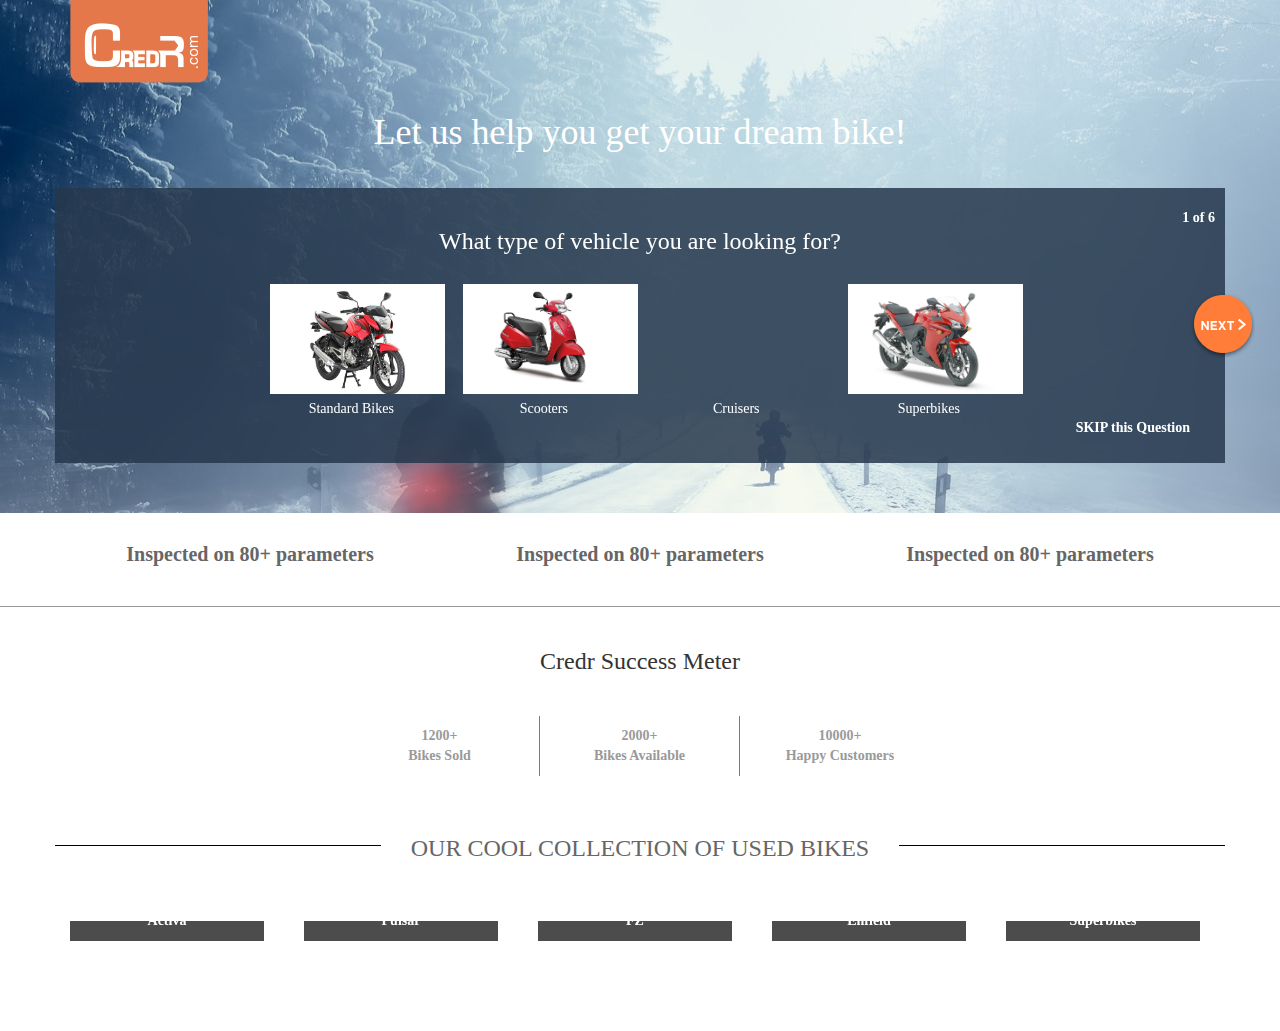
==== index.html @ edf2b752 "changes++" ====
<!DOCTYPE html>
<html lang="en">
    <head>
        <meta charset="utf-8">
        <meta http-equiv="X-UA-Compatible" content="IE=edge">
        <meta name="viewport" content="width=device-width, initial-scale=1, shrink-to-fit=no">
        <meta name="description" content="">
        <meta name="author" content="">
        <link rel="icon" href="favicon.ico">
        <title>Landing Page Template Thing</title>
        <!-- Bootstrap core CSS -->
        <link href="css/bootstrap.css" rel="stylesheet">
        <!-- Custom styles for this template -->
        <link rel="stylesheet" type="text/css" href="css/slick.css" />
        <link rel="stylesheet" type="text/css" href="css/slick-theme.css" />
        <link href="css/custom.css" rel="stylesheet">
        <link href="css/ani.css" rel="stylesheet">
        <link href="less/custom.less" rel="stylesheet">
    </head>
    <body>
        <div class="container-fluid header">
            <div class="container">
                <div class="row">
                    <div class="col-md-2 col-offset-md-2">
                        <a href="http://www.credr.com/" target="_blank">
                            <div class="logo"></div>
                        </a>
                    </div>
                </div>
                <div class="row">
                    <div class="col-md-12 col-">
                        <h1>Let us help you get your dream bike!</h1>
                    </div>
                </div>
                <div class="row">
                    
                    <div class="nav">
                        <div class="next"></div>
                        <div class="pre"></div>
                        <div class="skip overr"> <a href="#">SKIP this Question</a></div>
                    </div>
                    <div class="form-thing">
                        <div class="item active sheet-1">
                            
                            <div class="meta"><span class="main"></span> of 6</div>
                            <h2>What type of vehicle you are looking for?</h2>
                            <div class="row">
                                <div class="col-lg-8 col-lg-offset-2 option3">
                                    <div class="col-sm-3 col-xs-6">
                                        <div class="but type1"></div>
                                        <p> Standard Bikes </p>
                                    </div>
                                    <div class="col-sm-3 col-xs-6">
                                        <div class="but type2"></div>
                                        <p> Scooters </p>
                                    </div>
                                    <div class="col-sm-3 col-xs-6">
                                        <div class="but type3"></div>
                                        <p> Cruisers </p>
                                    </div>
                                    <div class="col-sm-3 col-xs-6">
                                        <div class="but type4"></div>
                                        <p> Superbikes </p>
                                    </div>
                                </div>
                            </div>
                            <!--
                            
                            -->
                            
                        </div>
                        <div class="item active sheet-2">
                            
                            <div class="meta"><span class="main"></span> of 6</div>
                            <h2>Let us know the budget that suits your pocket</h2>
                            <div class="row">
                                <div class="col-xs-10 col-xs-offset-1 range">
                                    
                                    <div class="col-xs-2 text-right "><p>RS</p></div><input type="text" class="col-xs-9 number" placeholder="eg, Rs. 50,000">
                                </div>
                            </div>
                            <!-- <div class="skip"> <a href="#">SKIP this Question</a></div> -->
                        </div>
                        <div class="item active sheet-3">
                            <div class="meta"> <span class="main"></span> of 6</div>
                            <h2>What's important for you?(choose upto 3)</h2>
                            <div class="butthurt hidden-xs">
                                <div class="row ">
                                    <div class="col-lg-6 col-lg-offset-3 ">
                                        <div class="col-xs-4 col-md-4">
                                            <div class="but"> Drive Comfort </div>
                                        </div>
                                        <div class="col-xs-4 col-md-4">
                                            <div class="but"> Mileage </div>
                                        </div>
                                        <div class="col-xs-4 col-md-4">
                                            <div class="but"> High Resale Value </div>
                                        </div>
                                    </div>
                                </div>
                                <div class="row ">
                                    <div class="col-lg-6 col-lg-offset-3">
                                        <div class="col-xs-4 col-md-4">
                                            <div class="but"> Engine Performance</div>
                                        </div>
                                        <div class="col-xs-4 col-md-4">
                                            
                                            <div class="but">Bike Looks <span class="small"> (Bike exterior body) </span> </div>
                                        </div>
                                        <div class="col-xs-4 col-md-4">
                                            <div class="but"> Value for Money
                                                <span class="small"> (Good bike in budget) </span></div>
                                            </div>
                                        </div>
                                    </div>
                                </div>
                                <div class="butthurt visible-xs">
                                    <div class="row ">
                                        <div class="col-xs-6">
                                            <div class="col-xs-12 ">
                                                <div class="but"> Mileage </div>
                                            </div>
                                            <div class="col-xs-12">
                                                <div class="but"> Drive Comfort </div>
                                            </div>
                                            <div class="col-xs-12 ">
                                                <div class="but"> High Resale Value </div>
                                            </div>
                                        </div>
                                        
                                        
                                        <div class="col-xs-6">
                                            <div class="col-lg-12">
                                                <div class="but"> Engine Performance <span class="small"> (Bike exterior body) </span></div>
                                            </div>
                                            <div class="col-lg-12">
                                                <div class="but"> Bike Looks <span class="small"> (Bike exterior body) </span> </div>
                                                
                                            </div>
                                            <div class="col-lg-12">
                                                <div class="but"> Value for Money
                                                    <span class="small"> (Good bike in budget) </span></div>
                                                </div>
                                            </div>
                                        </div>
                                        
                                    </div>
                                    <!-- <div class="skip"> <a href="#">SKIP this Question</a></div> -->
                                </div>
                                <div class="item active sheet-4">
                                    <div class="meta"><span class="main"></span> of 6</div>
                                    <h2>How many  kms do you travel daily?</h2>
                                    
                                    <div class="row">
                                        <select name="travel" id="travel" class="col-md-6 col-md-offset-3 col-xs-10 col-xs-offset-1">
                                            
                                            <option value="null"> --Select An Option--</option>
                                            <option value="NOT SURE">Not so sure, it varies</option>
                                            
                                            <option value="1">1-15 Kms</option>
                                            <option value="2">15-30 Kms</option>
                                            <option value="3">30-50 Kms</option>
                                            <option value="4">50-80 Kms</option>
                                            <option value="5">80+ Kms</option>
                                            
                                        </select>
                                    </div>
                                    <!-- <div class="skip"> <a href="#">SKIP this Question</a></div> -->
                                </div>
                                <div class="item active sheet-4">
                                    <div class="meta"> <span class="main"></span> of 6</div>
                                    <h2>How many years old vehicle are you looking for ?</h2>
                                    <div class="row">
                                        <select name="age" id="Age" class="col-md-6 col-md-offset-3 col-xs-10 col-xs-offset-1">
                                            <option value="null"> --Select An Option--</option>
                                            <option value="2006">2006 Onwards</option>
                                            <option value="2007">2007 Onwards</option>
                                            <option value="2008">2008 Onwards</option>
                                            <option value="2009">2009 Onwards</option>
                                            <option value="2010">2010 Onwards</option>
                                            <option value="2011">2011 Onwards</option>
                                            <option value="2012">2012 Onwards</option>
                                            <option value="2013">2013 Onwards</option>
                                            <option value="2014">2014 Onwards</option>
                                            <option value="2015">2015 Onwards</option>
                                        </select>
                                    </div>
                                    <!-- content would go here.. -->
                                    <!-- <div class="skip"> <a href="#">SKIP this Question</a></div> -->
                                </div>
                                <div class="item active sheet-5">
                                    <div class="meta"> <span class="main"></span> of 6</div>
                                    <h2>Share your details for expert recommendations</h2>
                                    <div class="row">
                                        <div class="col-xs-8 col-xs-offset-2 insert">
                                            <form action="" id="Fomr">
                                                <input type="text" class="col-xs-12 Fname" placeholder="Full Name">
                                                <input type="text" class="col-xs-12 Num" placeholder="Phone Number" pattern="[7-9]{1}[0-9]{9}" title="Phone number with 7-9 and remaing 9 digit with 0-9" maxlength="10">
                                                <input type="submit" value="Submit" class="submi">
                                            </form>
                                        </div>
                                    </div>
                                </div>
                                
                            </div>
                            <!-- slider.html is here -->
                            <div class="sheet-6">
                                <div class="load"> <h2 class="f-36">Thanks, got it!</h2><h2>You'll hear from us within next 48 hours</h2><a href="http://www.credr.com/" target="_blank"class="cta">Browse bikes of your preference</a></div>
                            </div>
                        </div>
                    </div>
                </div>
                <div class="container-fluid subheader">
                    <div class="container">
                        <div class="row">
                            <div class="col-xs-4"><p>Inspected on 80+ parameters</p></div>
                            <div class="col-xs-4"><p>Inspected on 80+ parameters</p></div>
                            <div class="col-xs-4"><p>Inspected on 80+ parameters</p></div>
                        </div>
                    </div>
                </div>
                <div class="container footer">
                    <div class="row">
                        <div class="col-lg-6 col-lg-offset-3 col-md-6 col-md-offset-3">
                            <div class="row bb">
                                <h3>Credr Success Meter</h3>
                                <div class="col-xs-4"> <span class="block">1200+</span> Bikes Sold</div>
                                <div class="col-xs-4"><span class="block">2000+</span> Bikes Available</div>
                                <div class="col-xs-4"><span class="block">10000+</span> Happy Customers</div>
                            </div>
                        </div>
                    </div>
                    <div class="row super-footer">
                        <h3>Our Cool Collection of used bikes</h3>
                        <div class="ho-line"></div>



                        <div class="slide col-xs-12">
                            <div class="item1 col-lg-2">
                      <a href="https://www.credr.com/search/q=eyJjaXR5IjoiTXVtYmFpIiwic2VhcmNoX3RleHQiOiJBY3RpdmEiLCJwYWdlIjoxfQ==" target="_BLANK">          <img src="http://www.credr.com/assets/images/campaign-images/campaignv3/activa.jpg" alt="">  <div class="slide-title">Activa</div></a>
                               
                         
                            </div>
                            <div class="item1 col-lg-2">
                  <a href="https://www.credr.com/search/q=eyJjaXR5IjoiTXVtYmFpIiwic2VhcmNoX3RleHQiOiJQdWxzYXIiLCJwYWdlIjoxfQ==" target="_BLANK">              <img src="http://www.credr.com/assets/images/campaign-images/campaignv3/pulsar.png" alt="">  <div class="slide-title">Pulsar</div>
</a>     
                         
                         
                            </div>
                            <div class="item1 col-lg-2">
                              <a href="https://www.credr.com/search/q=eyJjaXR5IjoiTXVtYmFpIiwic2VhcmNoX3RleHQiOiJGWiIsInBhZ2UiOjF9" target="_BLANK">  <img src="http://www.credr.com/assets/images/campaign-images/campaignv3/fz.png" alt="">  <div class="slide-title">FZ</div>
</a>
                              
                               
                            </div>
                            <div class="item1 col-lg-2">
                         <a href="https://www.credr.com/search/q=eyJjaXR5IjoiTXVtYmFpIiwic2VhcmNoX3RleHQiOiJFbmZpZWxkIiwicGFnZSI6MX0=" target="_BLANK">       <img src="http://www.credr.com/assets/images/campaign-images/campaignv3/enfield.png" alt="">      <div class="slide-title">Enfield</div></a>
                          
                          
                            </div>
                            <div class="item1 col-lg-2">
                       
       <a href="https://www.credr.com/search/Mumbai/superbikes/q=eyJjaXR5IjoiTXVtYmFpIiwic2VhcmNoX3RleHQiOiJleHBsb3JlYWxsIiwicGFnZSI6MSwiYmlrZVR5cGUiOjEzfQ==" target="_BLANK">       <img src=" http://www.credr.com/assets/images/campaign-images/campaignv3/bike5.jpg" alt="">      <div class="slide-title">Superbikes</div></a>
                        
                          
                            
                            </div>
                          
                        </div>
                    </div>
                </div>
            </div>
            <!-- production shit -->
            <script type="text/javascript" src="//code.jquery.com/jquery-1.11.0.min.js"></script>
            <script type="text/javascript" src="//code.jquery.com/jquery-migrate-1.2.1.min.js"></script>
            <script>
            // document.write('<script src="http://' + (location.host || 'localhost').split(':')[0] + ':35729/livereload.js?snipver=1"></' + 'script>')
            </script>
            <!-- production shit ends here -->
            <!-- Bootstrap core JavaScript
            ================================================== -->
            <!-- Placed at the end of the document so the pages load faster -->
            <script src="js/jq.js"></script>
            <script type="text/javascript" src="js/slick.min.js"></script>
            <script>
            $('.slide').slick({
            infinite: false
            , slidesToShow: 5
            , slidesToScroll: 1,
            arrows:false,

            responsive: [
            {
            breakpoint: 800,
            settings: {
            arrows: false,
            centerMode: true,
            centerPadding: '40px',
            slidesToShow: 2
            }
            },
            {
            breakpoint: 480,
            settings: {
            arrows: false,
            centerMode: true,
            centerPadding: '40px',
            slidesToShow: 1
            }
            }
            ],
            });
            $('.form-thing').slick({
            infinite: false
            , slidesToShow: 1
            , slidesToScroll: 1,
            speed: 200,
            fade: true,
            cssEase: 'linear'
            ,arrows:false,
            
            });
            
            </script>
            <script src="https://cdn.firebase.com/js/client/2.4.1/firebase.js"></script>
            <script src="js/bootstrap.js"></script>
            <script src="js/custom.js"></script>
        </body>
    </html>
---- css/custom.css ----
body {
  font-family: gotham;
  font-weight: bold;
}
.trans {
  background: none;
}
.selected {
  color: white;
  background: #FF7D39;
}
.nav {
  position: relative;
  top: 180px;
}
.next {
  position: relative;
  cursor: pointer;
  float: right;
  background: url("../img/pre-b.png") no-repeat;
  width: 65px;
  height: 65px;
  right: -30px;
  z-index: 110;
}
.pre {
  height: 65px;
  position: relative;
  right: 35px;
  cursor: pointer;
  background: url("../img/next-b.png") no-repeat;
  width: 65px;
  float: left;
  z-index: 110;
}
h1 {
  font-size: 36px;
  color: #FFFFFF;
  padding: 10px;
  margin-bottom: -50px;
}
.header {
  background: url('../img/bg.jpg') bottom center;
  background-size: cover;
}
.header .logo {
  background: url("../img/logo.png") no-repeat;
  width: 183px;
  height: 83px;
}
.header h1,
.header h2 {
  text-align: center;
  color: white;
}
.header .sheet-1,
.header .sheet-2,
.header .sheet-3,
.header .sheet-4,
.header .sheet-5,
.header .sheet-6 {
  background: url('../img/sheet-bg.png');
  color: white;
  margin-top: 10px;
  margin-bottom: 20px;
  padding: 20px 0px;
  height: 275px;
}
.header .sheet-1 h2,
.header .sheet-2 h2,
.header .sheet-3 h2,
.header .sheet-4 h2,
.header .sheet-5 h2,
.header .sheet-6 h2 {
  margin: 0px;
  padding-bottom: 25px;
}
.header .sheet-1 .range,
.header .sheet-2 .range,
.header .sheet-3 .range,
.header .sheet-4 .range,
.header .sheet-5 .range,
.header .sheet-6 .range {
  margin-top: 20px;
  margin-bottom: 60px;
}
.header .sheet-1 .range .text-right,
.header .sheet-2 .range .text-right,
.header .sheet-3 .range .text-right,
.header .sheet-4 .range .text-right,
.header .sheet-5 .range .text-right,
.header .sheet-6 .range .text-right {
  font-size: 24px;
  padding-top: 10px;
}
.header .sheet-1 .range input[type="text"],
.header .sheet-2 .range input[type="text"],
.header .sheet-3 .range input[type="text"],
.header .sheet-4 .range input[type="text"],
.header .sheet-5 .range input[type="text"],
.header .sheet-6 .range input[type="text"] {
  font-weight: 100px;
  font-size: 20px;
  color: gray;
  padding: 10px;
  font-weight: 200;
  /* Rectangle 10 Copy 4: */
  border-radius: 6px;
}
.header .sheet-1 h2,
.header .sheet-2 h2,
.header .sheet-3 h2,
.header .sheet-4 h2,
.header .sheet-5 h2,
.header .sheet-6 h2 {
  font-size: 24px;
}
.header .sheet-1 .meta,
.header .sheet-2 .meta,
.header .sheet-3 .meta,
.header .sheet-4 .meta,
.header .sheet-5 .meta,
.header .sheet-6 .meta {
  text-align: right;
  color: white;
  padding-right: 10px;
}
.header .sheet-1 .skip,
.header .sheet-2 .skip,
.header .sheet-3 .skip,
.header .sheet-4 .skip,
.header .sheet-5 .skip,
.header .sheet-6 .skip {
  position: relative;
  top: 12px;
  right: 30px;
  text-align: right;
  text-decoration: underline;
}
.header .sheet-1 .skip a,
.header .sheet-2 .skip a,
.header .sheet-3 .skip a,
.header .sheet-4 .skip a,
.header .sheet-5 .skip a,
.header .sheet-6 .skip a {
  color: white;
  padding: 20px;
}
.header select {
  padding: 10px;
  color: gray;
  font-weight: 200;
  margin-bottom: 40px;
  -webkit-appearance: none;
  -moz-appearance: none;
  appearance: none;
  background: url("../img/drop.png") no-repeat 95% center #ffffff !important;
  border: #ccc 1px solid;
  -webkit-border-radius: 3px;
  border-radius: 3px;
  -webkit-box-shadow: inset 0px 0px 10px 1px #FEFEFE;
  box-shadow: inset 0px 0px 10px 1px #FEFEFE;
}
.header select option {
  padding: 5px;
}
.header select.up {
  background: url("../img/dropup.png") no-repeat 95% center #ffffff !important;
}
.header .butthurt {
  margin-top: -10px;
}
.header .butthurt .but {
  cursor: pointer;
  background: white;
  color: #666666;
  border-radius: 6px;
  height: 60px;
  width: 170px;
  text-align: center;
  padding-top: 18px;
  display: inline-block;
}
.header .butthurt .but .small {
  display: block;
  font-size: 12px;
  font-weight: 100;
}
.header .butthurt .selected {
  color: white;
  background: #FF7D39;
}
.but {
  cursor: pointer;
  background: white;
  color: #666666;
  height: 110px;
  width: 175px;
  text-align: center;
  margin-top: 15px;
  margin-bottom: 5px;
}
.but .small {
  display: block;
  font-size: 12px;
  font-weight: 100;
}
.sheet-5 input[type="text"] {
  font-weight: normal;
  padding: 8px;
  color: black;
  background: #FFFFFF;
  border-radius: 6px;
  margin-bottom: 10px;
  text-transform: capitalize;
}
.sheet-5 input[type="submit"] {
  padding: 10px 5px;
  background: #FFFFFF;
  display: block;
  width: 120px;
  margin: 10px auto;
  background: #FF7D39;
  border: none;
  color: white;
  border-radius: 6px;
}
.subheader {
  font-size: 20px;
  color: #666666;
  line-height: 23px;
  text-align: center;
  padding: 30px 0px;
  border-bottom: 1px solid #979797;
}
.slide .item1 {
  text-align: center;
}
.slide .item1 img {
  width: 95%;
}
.slide .item1 div.slide-title {
  margin-top: 10px;
  margin-bottom: 10px;
}
.slide .item1 .slide-desc {
  margin: 0px 15px 0px ;
  border-top: 1px solid #979797;
  padding: 10px;
  font-family: Gotham;
  font-size: 14px;
  color: #999999;
}
.slick-next,
.slick-prev {
  width: 38px;
  height: 84px;
  margin: -10px;
}
.slick-next {
  background: url("../img/next.png");
}
.slick-prev {
  background: url("../img/pre.png");
}
.slick-prev:hover {
  background: url("../img/pre.png");
}
.slick-next:hover {
  background: url("../img/next.png");
}
.footer {
  overflow: hidden;
  padding: 20px 0px;
  text-align: center;
}
.footer h3 {
  font-family: Gotham;
  font-size: 24px;
  color: #333333;
  line-height: 29px;
}
.footer .block {
  display: block;
  text-transform: uppercase;
}
.footer .super-footer h3 {
  font-size: 24px;
  color: #666666;
  line-height: 24px;
  text-transform: uppercase;
  margin: 30px 0px 60px;
  z-index: 12;
  position: relative;
  display: inline-block;
  padding: 0px 30px;
  background: white;
}
.footer .super-footer .ho-line {
  width: 100%;
  background: black;
  height: 1px;
  display: block;
  position: relative;
  top: -75px;
  z-index: 10;
}
.footer .bb div {
  padding: 10px 0px;
  border-right: 1px solid #3A3A3A;
  margin: 30px auto;
  opacity: 0.66;
  color: #666666;
}
.footer .bb div:last-child {
  border: none;
}
.but.selected {
  color: white;
  background: #FF7D39;
}
.slick-prev:before,
.slick-next:before {
  display: none;
}
.sheet-5 {
  text-align: center;
}
.sheet-5 h2.f-36 {
  margin-top: 30px;
  font-weight: 400;
  font-size: 36px;
}
.sheet-5 .f-24 {
  font-size: 24px;
}
a.cta {
  background: #FF7D39;
  border-radius: 6px;
  font-family: Gotham;
  font-size: 14px;
  color: #FFFFFF;
  line-height: 17px;
  padding: 20px;
  display: inline-block;
}
a:hover {
  text-decoration: none;
}
.skip.overr {
  position: relative;
  bottom: -125px;
  z-index: 5555;
  text-align: right;
  right: -30px;
}
.skip.overr a {
  color: white;
}
/* Responsive Thing */
@media only screen and (max-width: 900px) {
  body {
    font-size: 12px;
  }
  body .text-right {
    font-size: 12px !important;
    padding-top: 20px !important;
  }
  body p {
    font-size: 14px;
  }
  .nav div {
    position: relative;
    bottom: -100px;
    left: 0px;
  }
  .skip {
    margin-top: 20px;
  }
  .nav {
    top: 350px;
    background: #FF7D39;
  }
  .next {
    top: 0px;
    background: url("../img/next-m.png") no-repeat 80% center;
    padding: 0px 90px;
  }
  .pre {
    top: 0px;
    background: url("../img/back-m.png") no-repeat 20% center;
    padding: 0px 90px;
  }
  a.cta {
    font-size: 12px;
  }
}
@media only screen and (max-width: 620px) {
  .option3 .but {
    height: 70px;
  }
  .skip.overr {
    width: 120px;
    height: 15px;
    position: absolute;
    left: 30%;
    top: -50px !important;
  }
  input.number {
    font-size: 14px !important;
    font-weight: 300;
  }
  h1 {
    font-size: 18px;
    padding: 10px;
  }
  .skip {
    top: 7px !important;
  }
  h2 {
    font-size: 14px !important;
    margin-bottom: 0px !important;
    padding: 10px;
  }
  .but {
    width: 102%;
    margin: 8px auto;
    height: 50px;
    padding: 15px 0px;
  }
  .nav {
    top: 428px;
    background: #FF7D39;
  }
  .sheet-1,
  .sheet-2,
  .sheet-3,
  .sheet-4,
  .sheet-5,
  .sheet-6 {
    height: 350px !important;
    margin-top: 28px !important;
    position: relative;
    top: -15px !important;
  }
  .pre,
  .next {
    padding: 0px 50px;
  }
  .butthurt.visible-xs .but {
    width: 100% !important;
    padding: 15px 0px;
    margin-top: 0px;
    height: 50px;
  }
  .butthurt.visible-xs .but .small {
    display: none;
  }
}
.sheet-6 {
  display: none;
  text-align: center;
  margin-top: 75px !important;
  margin-bottom: 50px !important;
}
.sheet-6 h2.f-36 {
  margin-top: 20px !important;
}
.but.type1 {
  background: url('../img/type/type1.png') no-repeat;
  background-size: cover;
}
.but.type2 {
  background: url('../img/type/type2.png') no-repeat;
  background-size: cover;
}
.but.type3 {
  background: url('../img/type/type34.png') no-repeat;
  background-size: cover;
}
.but.type4 {
  background: url('../img/type/type4.png') no-repeat;
  background-size: cover;
}
.option3 {
  margin-top: -10px;
  text-align: center;
}
.option3 p {
  font-weight: 400;
}
.option3 .but.selected {
  -webkit-box-shadow: 0 0 0 5px #FF7D39;
  box-shadow: 0 0 0 5px #FF7D39;
}
.goBold {
  font-weight: bolder !important;
}
.footer .item1 {
  overflow: hidden;
}
.slide-title {
  position: relative;
  top: -30px;
  background: url("../img/trans.png");
  color: white;
  padding: 10px;
  margin-left: 0px;
  margin-right: 10px;
}
---- css/ani.css ----
@charset "UTF-8";

/*!
 * animate.css -http://daneden.me/animate
 * Version - 3.5.1
 * Licensed under the MIT license - http://opensource.org/licenses/MIT
 *
 * Copyright (c) 2016 Daniel Eden
 */

.animated{-webkit-animation-duration:400ms;animation-duration:400ms;-webkit-animation-fill-mode:both;animation-fill-mode:both}.animated.infinite{-webkit-animation-iteration-count:infinite;animation-iteration-count:infinite}.animated.hinge{-webkit-animation-duration:2s;animation-duration:2s}.animated.bounceIn,.animated.bounceOut,.animated.flipOutX,.animated.flipOutY{-webkit-animation-duration:.75s;animation-duration:.75s}@-webkit-keyframes bounce{0%,20%,53%,80%,to{-webkit-animation-timing-function:cubic-bezier(.215,.61,.355,1);animation-timing-function:cubic-bezier(.215,.61,.355,1);-webkit-transform:translateZ(0);transform:translateZ(0)}40%,43%{-webkit-transform:translate3d(0,-30px,0);transform:translate3d(0,-30px,0)}40%,43%,70%{-webkit-animation-timing-function:cubic-bezier(.755,.05,.855,.06);animation-timing-function:cubic-bezier(.755,.05,.855,.06)}70%{-webkit-transform:translate3d(0,-15px,0);transform:translate3d(0,-15px,0)}90%{-webkit-transform:translate3d(0,-4px,0);transform:translate3d(0,-4px,0)}}@keyframes bounce{0%,20%,53%,80%,to{-webkit-animation-timing-function:cubic-bezier(.215,.61,.355,1);animation-timing-function:cubic-bezier(.215,.61,.355,1);-webkit-transform:translateZ(0);transform:translateZ(0)}40%,43%{-webkit-transform:translate3d(0,-30px,0);transform:translate3d(0,-30px,0)}40%,43%,70%{-webkit-animation-timing-function:cubic-bezier(.755,.05,.855,.06);animation-timing-function:cubic-bezier(.755,.05,.855,.06)}70%{-webkit-transform:translate3d(0,-15px,0);transform:translate3d(0,-15px,0)}90%{-webkit-transform:translate3d(0,-4px,0);transform:translate3d(0,-4px,0)}}.bounce{-webkit-animation-name:bounce;animation-name:bounce;-webkit-transform-origin:center bottom;transform-origin:center bottom}@-webkit-keyframes flash{0%,50%,to{opacity:1}25%,75%{opacity:0}}@keyframes flash{0%,50%,to{opacity:1}25%,75%{opacity:0}}.flash{-webkit-animation-name:flash;animation-name:flash}@-webkit-keyframes pulse{0%{-webkit-transform:scaleX(1);transform:scaleX(1)}50%{-webkit-transform:scale3d(1.05,1.05,1.05);transform:scale3d(1.05,1.05,1.05)}to{-webkit-transform:scaleX(1);transform:scaleX(1)}}@keyframes pulse{0%{-webkit-transform:scaleX(1);transform:scaleX(1)}50%{-webkit-transform:scale3d(1.05,1.05,1.05);transform:scale3d(1.05,1.05,1.05)}to{-webkit-transform:scaleX(1);transform:scaleX(1)}}.pulse{-webkit-animation-name:pulse;animation-name:pulse}@-webkit-keyframes rubberBand{0%{-webkit-transform:scaleX(1);transform:scaleX(1)}30%{-webkit-transform:scale3d(1.25,.75,1);transform:scale3d(1.25,.75,1)}40%{-webkit-transform:scale3d(.75,1.25,1);transform:scale3d(.75,1.25,1)}50%{-webkit-transform:scale3d(1.15,.85,1);transform:scale3d(1.15,.85,1)}65%{-webkit-transform:scale3d(.95,1.05,1);transform:scale3d(.95,1.05,1)}75%{-webkit-transform:scale3d(1.05,.95,1);transform:scale3d(1.05,.95,1)}to{-webkit-transform:scaleX(1);transform:scaleX(1)}}@keyframes rubberBand{0%{-webkit-transform:scaleX(1);transform:scaleX(1)}30%{-webkit-transform:scale3d(1.25,.75,1);transform:scale3d(1.25,.75,1)}40%{-webkit-transform:scale3d(.75,1.25,1);transform:scale3d(.75,1.25,1)}50%{-webkit-transform:scale3d(1.15,.85,1);transform:scale3d(1.15,.85,1)}65%{-webkit-transform:scale3d(.95,1.05,1);transform:scale3d(.95,1.05,1)}75%{-webkit-transform:scale3d(1.05,.95,1);transform:scale3d(1.05,.95,1)}to{-webkit-transform:scaleX(1);transform:scaleX(1)}}.rubberBand{-webkit-animation-name:rubberBand;animation-name:rubberBand}@-webkit-keyframes shake{0%,to{-webkit-transform:translateZ(0);transform:translateZ(0)}10%,30%,50%,70%,90%{-webkit-transform:translate3d(-10px,0,0);transform:translate3d(-10px,0,0)}20%,40%,60%,80%{-webkit-transform:translate3d(10px,0,0);transform:translate3d(10px,0,0)}}@keyframes shake{0%,to{-webkit-transform:translateZ(0);transform:translateZ(0)}10%,30%,50%,70%,90%{-webkit-transform:translate3d(-10px,0,0);transform:translate3d(-10px,0,0)}20%,40%,60%,80%{-webkit-transform:translate3d(10px,0,0);transform:translate3d(10px,0,0)}}.shake{-webkit-animation-name:shake;animation-name:shake}@-webkit-keyframes headShake{0%{-webkit-transform:translateX(0);transform:translateX(0)}6.5%{-webkit-transform:translateX(-6px) rotateY(-9deg);transform:translateX(-6px) rotateY(-9deg)}18.5%{-webkit-transform:translateX(5px) rotateY(7deg);transform:translateX(5px) rotateY(7deg)}31.5%{-webkit-transform:translateX(-3px) rotateY(-5deg);transform:translateX(-3px) rotateY(-5deg)}43.5%{-webkit-transform:translateX(2px) rotateY(3deg);transform:translateX(2px) rotateY(3deg)}50%{-webkit-transform:translateX(0);transform:translateX(0)}}@keyframes headShake{0%{-webkit-transform:translateX(0);transform:translateX(0)}6.5%{-webkit-transform:translateX(-6px) rotateY(-9deg);transform:translateX(-6px) rotateY(-9deg)}18.5%{-webkit-transform:translateX(5px) rotateY(7deg);transform:translateX(5px) rotateY(7deg)}31.5%{-webkit-transform:translateX(-3px) rotateY(-5deg);transform:translateX(-3px) rotateY(-5deg)}43.5%{-webkit-transform:translateX(2px) rotateY(3deg);transform:translateX(2px) rotateY(3deg)}50%{-webkit-transform:translateX(0);transform:translateX(0)}}.headShake{-webkit-animation-timing-function:ease-in-out;animation-timing-function:ease-in-out;-webkit-animation-name:headShake;animation-name:headShake}@-webkit-keyframes swing{20%{-webkit-transform:rotate(15deg);transform:rotate(15deg)}40%{-webkit-transform:rotate(-10deg);transform:rotate(-10deg)}60%{-webkit-transform:rotate(5deg);transform:rotate(5deg)}80%{-webkit-transform:rotate(-5deg);transform:rotate(-5deg)}to{-webkit-transform:rotate(0deg);transform:rotate(0deg)}}@keyframes swing{20%{-webkit-transform:rotate(15deg);transform:rotate(15deg)}40%{-webkit-transform:rotate(-10deg);transform:rotate(-10deg)}60%{-webkit-transform:rotate(5deg);transform:rotate(5deg)}80%{-webkit-transform:rotate(-5deg);transform:rotate(-5deg)}to{-webkit-transform:rotate(0deg);transform:rotate(0deg)}}.swing{-webkit-transform-origin:top center;transform-origin:top center;-webkit-animation-name:swing;animation-name:swing}@-webkit-keyframes tada{0%{-webkit-transform:scaleX(1);transform:scaleX(1)}10%,20%{-webkit-transform:scale3d(.9,.9,.9) rotate(-3deg);transform:scale3d(.9,.9,.9) rotate(-3deg)}30%,50%,70%,90%{-webkit-transform:scale3d(1.1,1.1,1.1) rotate(3deg);transform:scale3d(1.1,1.1,1.1) rotate(3deg)}40%,60%,80%{-webkit-transform:scale3d(1.1,1.1,1.1) rotate(-3deg);transform:scale3d(1.1,1.1,1.1) rotate(-3deg)}to{-webkit-transform:scaleX(1);transform:scaleX(1)}}@keyframes tada{0%{-webkit-transform:scaleX(1);transform:scaleX(1)}10%,20%{-webkit-transform:scale3d(.9,.9,.9) rotate(-3deg);transform:scale3d(.9,.9,.9) rotate(-3deg)}30%,50%,70%,90%{-webkit-transform:scale3d(1.1,1.1,1.1) rotate(3deg);transform:scale3d(1.1,1.1,1.1) rotate(3deg)}40%,60%,80%{-webkit-transform:scale3d(1.1,1.1,1.1) rotate(-3deg);transform:scale3d(1.1,1.1,1.1) rotate(-3deg)}to{-webkit-transform:scaleX(1);transform:scaleX(1)}}.tada{-webkit-animation-name:tada;animation-name:tada}@-webkit-keyframes wobble{0%{-webkit-transform:none;transform:none}15%{-webkit-transform:translate3d(-25%,0,0) rotate(-5deg);transform:translate3d(-25%,0,0) rotate(-5deg)}30%{-webkit-transform:translate3d(20%,0,0) rotate(3deg);transform:translate3d(20%,0,0) rotate(3deg)}45%{-webkit-transform:translate3d(-15%,0,0) rotate(-3deg);transform:translate3d(-15%,0,0) rotate(-3deg)}60%{-webkit-transform:translate3d(10%,0,0) rotate(2deg);transform:translate3d(10%,0,0) rotate(2deg)}75%{-webkit-transform:translate3d(-5%,0,0) rotate(-1deg);transform:translate3d(-5%,0,0) rotate(-1deg)}to{-webkit-transform:none;transform:none}}@keyframes wobble{0%{-webkit-transform:none;transform:none}15%{-webkit-transform:translate3d(-25%,0,0) rotate(-5deg);transform:translate3d(-25%,0,0) rotate(-5deg)}30%{-webkit-transform:translate3d(20%,0,0) rotate(3deg);transform:translate3d(20%,0,0) rotate(3deg)}45%{-webkit-transform:translate3d(-15%,0,0) rotate(-3deg);transform:translate3d(-15%,0,0) rotate(-3deg)}60%{-webkit-transform:translate3d(10%,0,0) rotate(2deg);transform:translate3d(10%,0,0) rotate(2deg)}75%{-webkit-transform:translate3d(-5%,0,0) rotate(-1deg);transform:translate3d(-5%,0,0) rotate(-1deg)}to{-webkit-transform:none;transform:none}}.wobble{-webkit-animation-name:wobble;animation-name:wobble}@-webkit-keyframes jello{0%,11.1%,to{-webkit-transform:none;transform:none}22.2%{-webkit-transform:skewX(-12.5deg) skewY(-12.5deg);transform:skewX(-12.5deg) skewY(-12.5deg)}33.3%{-webkit-transform:skewX(6.25deg) skewY(6.25deg);transform:skewX(6.25deg) skewY(6.25deg)}44.4%{-webkit-transform:skewX(-3.125deg) skewY(-3.125deg);transform:skewX(-3.125deg) skewY(-3.125deg)}55.5%{-webkit-transform:skewX(1.5625deg) skewY(1.5625deg);transform:skewX(1.5625deg) skewY(1.5625deg)}66.6%{-webkit-transform:skewX(-.78125deg) skewY(-.78125deg);transform:skewX(-.78125deg) skewY(-.78125deg)}77.7%{-webkit-transform:skewX(.390625deg) skewY(.390625deg);transform:skewX(.390625deg) skewY(.390625deg)}88.8%{-webkit-transform:skewX(-.1953125deg) skewY(-.1953125deg);transform:skewX(-.1953125deg) skewY(-.1953125deg)}}@keyframes jello{0%,11.1%,to{-webkit-transform:none;transform:none}22.2%{-webkit-transform:skewX(-12.5deg) skewY(-12.5deg);transform:skewX(-12.5deg) skewY(-12.5deg)}33.3%{-webkit-transform:skewX(6.25deg) skewY(6.25deg);transform:skewX(6.25deg) skewY(6.25deg)}44.4%{-webkit-transform:skewX(-3.125deg) skewY(-3.125deg);transform:skewX(-3.125deg) skewY(-3.125deg)}55.5%{-webkit-transform:skewX(1.5625deg) skewY(1.5625deg);transform:skewX(1.5625deg) skewY(1.5625deg)}66.6%{-webkit-transform:skewX(-.78125deg) skewY(-.78125deg);transform:skewX(-.78125deg) skewY(-.78125deg)}77.7%{-webkit-transform:skewX(.390625deg) skewY(.390625deg);transform:skewX(.390625deg) skewY(.390625deg)}88.8%{-webkit-transform:skewX(-.1953125deg) skewY(-.1953125deg);transform:skewX(-.1953125deg) skewY(-.1953125deg)}}.jello{-webkit-animation-name:jello;animation-name:jello;-webkit-transform-origin:center;transform-origin:center}@-webkit-keyframes bounceIn{0%,20%,40%,60%,80%,to{-webkit-animation-timing-function:cubic-bezier(.215,.61,.355,1);animation-timing-function:cubic-bezier(.215,.61,.355,1)}0%{opacity:0;-webkit-transform:scale3d(.3,.3,.3);transform:scale3d(.3,.3,.3)}20%{-webkit-transform:scale3d(1.1,1.1,1.1);transform:scale3d(1.1,1.1,1.1)}40%{-webkit-transform:scale3d(.9,.9,.9);transform:scale3d(.9,.9,.9)}60%{opacity:1;-webkit-transform:scale3d(1.03,1.03,1.03);transform:scale3d(1.03,1.03,1.03)}80%{-webkit-transform:scale3d(.97,.97,.97);transform:scale3d(.97,.97,.97)}to{opacity:1;-webkit-transform:scaleX(1);transform:scaleX(1)}}@keyframes bounceIn{0%,20%,40%,60%,80%,to{-webkit-animation-timing-function:cubic-bezier(.215,.61,.355,1);animation-timing-function:cubic-bezier(.215,.61,.355,1)}0%{opacity:0;-webkit-transform:scale3d(.3,.3,.3);transform:scale3d(.3,.3,.3)}20%{-webkit-transform:scale3d(1.1,1.1,1.1);transform:scale3d(1.1,1.1,1.1)}40%{-webkit-transform:scale3d(.9,.9,.9);transform:scale3d(.9,.9,.9)}60%{opacity:1;-webkit-transform:scale3d(1.03,1.03,1.03);transform:scale3d(1.03,1.03,1.03)}80%{-webkit-transform:scale3d(.97,.97,.97);transform:scale3d(.97,.97,.97)}to{opacity:1;-webkit-transform:scaleX(1);transform:scaleX(1)}}.bounceIn{-webkit-animation-name:bounceIn;animation-name:bounceIn}@-webkit-keyframes bounceInDown{0%,60%,75%,90%,to{-webkit-animation-timing-function:cubic-bezier(.215,.61,.355,1);animation-timing-function:cubic-bezier(.215,.61,.355,1)}0%{opacity:0;-webkit-transform:translate3d(0,-3000px,0);transform:translate3d(0,-3000px,0)}60%{opacity:1;-webkit-transform:translate3d(0,25px,0);transform:translate3d(0,25px,0)}75%{-webkit-transform:translate3d(0,-10px,0);transform:translate3d(0,-10px,0)}90%{-webkit-transform:translate3d(0,5px,0);transform:translate3d(0,5px,0)}to{-webkit-transform:none;transform:none}}@keyframes bounceInDown{0%,60%,75%,90%,to{-webkit-animation-timing-function:cubic-bezier(.215,.61,.355,1);animation-timing-function:cubic-bezier(.215,.61,.355,1)}0%{opacity:0;-webkit-transform:translate3d(0,-3000px,0);transform:translate3d(0,-3000px,0)}60%{opacity:1;-webkit-transform:translate3d(0,25px,0);transform:translate3d(0,25px,0)}75%{-webkit-transform:translate3d(0,-10px,0);transform:translate3d(0,-10px,0)}90%{-webkit-transform:translate3d(0,5px,0);transform:translate3d(0,5px,0)}to{-webkit-transform:none;transform:none}}.bounceInDown{-webkit-animation-name:bounceInDown;animation-name:bounceInDown}@-webkit-keyframes bounceInLeft{0%,60%,75%,90%,to{-webkit-animation-timing-function:cubic-bezier(.215,.61,.355,1);animation-timing-function:cubic-bezier(.215,.61,.355,1)}0%{opacity:0;-webkit-transform:translate3d(-3000px,0,0);transform:translate3d(-3000px,0,0)}60%{opacity:1;-webkit-transform:translate3d(25px,0,0);transform:translate3d(25px,0,0)}75%{-webkit-transform:translate3d(-10px,0,0);transform:translate3d(-10px,0,0)}90%{-webkit-transform:translate3d(5px,0,0);transform:translate3d(5px,0,0)}to{-webkit-transform:none;transform:none}}@keyframes bounceInLeft{0%,60%,75%,90%,to{-webkit-animation-timing-function:cubic-bezier(.215,.61,.355,1);animation-timing-function:cubic-bezier(.215,.61,.355,1)}0%{opacity:0;-webkit-transform:translate3d(-3000px,0,0);transform:translate3d(-3000px,0,0)}60%{opacity:1;-webkit-transform:translate3d(25px,0,0);transform:translate3d(25px,0,0)}75%{-webkit-transform:translate3d(-10px,0,0);transform:translate3d(-10px,0,0)}90%{-webkit-transform:translate3d(5px,0,0);transform:translate3d(5px,0,0)}to{-webkit-transform:none;transform:none}}.bounceInLeft{-webkit-animation-name:bounceInLeft;animation-name:bounceInLeft}@-webkit-keyframes bounceInRight{0%,60%,75%,90%,to{-webkit-animation-timing-function:cubic-bezier(.215,.61,.355,1);animation-timing-function:cubic-bezier(.215,.61,.355,1)}0%{opacity:0;-webkit-transform:translate3d(3000px,0,0);transform:translate3d(3000px,0,0)}60%{opacity:1;-webkit-transform:translate3d(-25px,0,0);transform:translate3d(-25px,0,0)}75%{-webkit-transform:translate3d(10px,0,0);transform:translate3d(10px,0,0)}90%{-webkit-transform:translate3d(-5px,0,0);transform:translate3d(-5px,0,0)}to{-webkit-transform:none;transform:none}}@keyframes bounceInRight{0%,60%,75%,90%,to{-webkit-animation-timing-function:cubic-bezier(.215,.61,.355,1);animation-timing-function:cubic-bezier(.215,.61,.355,1)}0%{opacity:0;-webkit-transform:translate3d(3000px,0,0);transform:translate3d(3000px,0,0)}60%{opacity:1;-webkit-transform:translate3d(-25px,0,0);transform:translate3d(-25px,0,0)}75%{-webkit-transform:translate3d(10px,0,0);transform:translate3d(10px,0,0)}90%{-webkit-transform:translate3d(-5px,0,0);transform:translate3d(-5px,0,0)}to{-webkit-transform:none;transform:none}}.bounceInRight{-webkit-animation-name:bounceInRight;animation-name:bounceInRight}@-webkit-keyframes bounceInUp{0%,60%,75%,90%,to{-webkit-animation-timing-function:cubic-bezier(.215,.61,.355,1);animation-timing-function:cubic-bezier(.215,.61,.355,1)}0%{opacity:0;-webkit-transform:translate3d(0,3000px,0);transform:translate3d(0,3000px,0)}60%{opacity:1;-webkit-transform:translate3d(0,-20px,0);transform:translate3d(0,-20px,0)}75%{-webkit-transform:translate3d(0,10px,0);transform:translate3d(0,10px,0)}90%{-webkit-transform:translate3d(0,-5px,0);transform:translate3d(0,-5px,0)}to{-webkit-transform:translateZ(0);transform:translateZ(0)}}@keyframes bounceInUp{0%,60%,75%,90%,to{-webkit-animation-timing-function:cubic-bezier(.215,.61,.355,1);animation-timing-function:cubic-bezier(.215,.61,.355,1)}0%{opacity:0;-webkit-transform:translate3d(0,3000px,0);transform:translate3d(0,3000px,0)}60%{opacity:1;-webkit-transform:translate3d(0,-20px,0);transform:translate3d(0,-20px,0)}75%{-webkit-transform:translate3d(0,10px,0);transform:translate3d(0,10px,0)}90%{-webkit-transform:translate3d(0,-5px,0);transform:translate3d(0,-5px,0)}to{-webkit-transform:translateZ(0);transform:translateZ(0)}}.bounceInUp{-webkit-animation-name:bounceInUp;animation-name:bounceInUp}@-webkit-keyframes bounceOut{20%{-webkit-transform:scale3d(.9,.9,.9);transform:scale3d(.9,.9,.9)}50%,55%{opacity:1;-webkit-transform:scale3d(1.1,1.1,1.1);transform:scale3d(1.1,1.1,1.1)}to{opacity:0;-webkit-transform:scale3d(.3,.3,.3);transform:scale3d(.3,.3,.3)}}@keyframes bounceOut{20%{-webkit-transform:scale3d(.9,.9,.9);transform:scale3d(.9,.9,.9)}50%,55%{opacity:1;-webkit-transform:scale3d(1.1,1.1,1.1);transform:scale3d(1.1,1.1,1.1)}to{opacity:0;-webkit-transform:scale3d(.3,.3,.3);transform:scale3d(.3,.3,.3)}}.bounceOut{-webkit-animation-name:bounceOut;animation-name:bounceOut}@-webkit-keyframes bounceOutDown{20%{-webkit-transform:translate3d(0,10px,0);transform:translate3d(0,10px,0)}40%,45%{opacity:1;-webkit-transform:translate3d(0,-20px,0);transform:translate3d(0,-20px,0)}to{opacity:0;-webkit-transform:translate3d(0,2000px,0);transform:translate3d(0,2000px,0)}}@keyframes bounceOutDown{20%{-webkit-transform:translate3d(0,10px,0);transform:translate3d(0,10px,0)}40%,45%{opacity:1;-webkit-transform:translate3d(0,-20px,0);transform:translate3d(0,-20px,0)}to{opacity:0;-webkit-transform:translate3d(0,2000px,0);transform:translate3d(0,2000px,0)}}.bounceOutDown{-webkit-animation-name:bounceOutDown;animation-name:bounceOutDown}@-webkit-keyframes bounceOutLeft{20%{opacity:1;-webkit-transform:translate3d(20px,0,0);transform:translate3d(20px,0,0)}to{opacity:0;-webkit-transform:translate3d(-2000px,0,0);transform:translate3d(-2000px,0,0)}}@keyframes bounceOutLeft{20%{opacity:1;-webkit-transform:translate3d(20px,0,0);transform:translate3d(20px,0,0)}to{opacity:0;-webkit-transform:translate3d(-2000px,0,0);transform:translate3d(-2000px,0,0)}}.bounceOutLeft{-webkit-animation-name:bounceOutLeft;animation-name:bounceOutLeft}@-webkit-keyframes bounceOutRight{20%{opacity:1;-webkit-transform:translate3d(-20px,0,0);transform:translate3d(-20px,0,0)}to{opacity:0;-webkit-transform:translate3d(2000px,0,0);transform:translate3d(2000px,0,0)}}@keyframes bounceOutRight{20%{opacity:1;-webkit-transform:translate3d(-20px,0,0);transform:translate3d(-20px,0,0)}to{opacity:0;-webkit-transform:translate3d(2000px,0,0);transform:translate3d(2000px,0,0)}}.bounceOutRight{-webkit-animation-name:bounceOutRight;animation-name:bounceOutRight}@-webkit-keyframes bounceOutUp{20%{-webkit-transform:translate3d(0,-10px,0);transform:translate3d(0,-10px,0)}40%,45%{opacity:1;-webkit-transform:translate3d(0,20px,0);transform:translate3d(0,20px,0)}to{opacity:0;-webkit-transform:translate3d(0,-2000px,0);transform:translate3d(0,-2000px,0)}}@keyframes bounceOutUp{20%{-webkit-transform:translate3d(0,-10px,0);transform:translate3d(0,-10px,0)}40%,45%{opacity:1;-webkit-transform:translate3d(0,20px,0);transform:translate3d(0,20px,0)}to{opacity:0;-webkit-transform:translate3d(0,-2000px,0);transform:translate3d(0,-2000px,0)}}.bounceOutUp{-webkit-animation-name:bounceOutUp;animation-name:bounceOutUp}@-webkit-keyframes fadeIn{0%{opacity:0}to{opacity:1}}@keyframes fadeIn{0%{opacity:0}to{opacity:1}}.fadeIn{-webkit-animation-name:fadeIn;animation-name:fadeIn}@-webkit-keyframes fadeInDown{0%{opacity:0;-webkit-transform:translate3d(0,-100%,0);transform:translate3d(0,-100%,0)}to{opacity:1;-webkit-transform:none;transform:none}}@keyframes fadeInDown{0%{opacity:0;-webkit-transform:translate3d(0,-100%,0);transform:translate3d(0,-100%,0)}to{opacity:1;-webkit-transform:none;transform:none}}.fadeInDown{-webkit-animation-name:fadeInDown;animation-name:fadeInDown}@-webkit-keyframes fadeInDownBig{0%{opacity:0;-webkit-transform:translate3d(0,-2000px,0);transform:translate3d(0,-2000px,0)}to{opacity:1;-webkit-transform:none;transform:none}}@keyframes fadeInDownBig{0%{opacity:0;-webkit-transform:translate3d(0,-2000px,0);transform:translate3d(0,-2000px,0)}to{opacity:1;-webkit-transform:none;transform:none}}.fadeInDownBig{-webkit-animation-name:fadeInDownBig;animation-name:fadeInDownBig}@-webkit-keyframes fadeInLeft{0%{opacity:0;-webkit-transform:translate3d(-100%,0,0);transform:translate3d(-100%,0,0)}to{opacity:1;-webkit-transform:none;transform:none}}@keyframes fadeInLeft{0%{opacity:0;-webkit-transform:translate3d(-100%,0,0);transform:translate3d(-100%,0,0)}to{opacity:1;-webkit-transform:none;transform:none}}.fadeInLeft{-webkit-animation-name:fadeInLeft;animation-name:fadeInLeft}@-webkit-keyframes fadeInLeftBig{0%{opacity:0;-webkit-transform:translate3d(-2000px,0,0);transform:translate3d(-2000px,0,0)}to{opacity:1;-webkit-transform:none;transform:none}}@keyframes fadeInLeftBig{0%{opacity:0;-webkit-transform:translate3d(-2000px,0,0);transform:translate3d(-2000px,0,0)}to{opacity:1;-webkit-transform:none;transform:none}}.fadeInLeftBig{-webkit-animation-name:fadeInLeftBig;animation-name:fadeInLeftBig}@-webkit-keyframes fadeInRight{0%{opacity:0;-webkit-transform:translate3d(100%,0,0);transform:translate3d(100%,0,0)}to{opacity:1;-webkit-transform:none;transform:none}}@keyframes fadeInRight{0%{opacity:0;-webkit-transform:translate3d(100%,0,0);transform:translate3d(100%,0,0)}to{opacity:1;-webkit-transform:none;transform:none}}.fadeInRight{-webkit-animation-name:fadeInRight;animation-name:fadeInRight}@-webkit-keyframes fadeInRightBig{0%{opacity:0;-webkit-transform:translate3d(2000px,0,0);transform:translate3d(2000px,0,0)}to{opacity:1;-webkit-transform:none;transform:none}}@keyframes fadeInRightBig{0%{opacity:0;-webkit-transform:translate3d(2000px,0,0);transform:translate3d(2000px,0,0)}to{opacity:1;-webkit-transform:none;transform:none}}.fadeInRightBig{-webkit-animation-name:fadeInRightBig;animation-name:fadeInRightBig}@-webkit-keyframes fadeInUp{0%{opacity:0;-webkit-transform:translate3d(0,100%,0);transform:translate3d(0,100%,0)}to{opacity:1;-webkit-transform:none;transform:none}}@keyframes fadeInUp{0%{opacity:0;-webkit-transform:translate3d(0,100%,0);transform:translate3d(0,100%,0)}to{opacity:1;-webkit-transform:none;transform:none}}.fadeInUp{-webkit-animation-name:fadeInUp;animation-name:fadeInUp}@-webkit-keyframes fadeInUpBig{0%{opacity:0;-webkit-transform:translate3d(0,2000px,0);transform:translate3d(0,2000px,0)}to{opacity:1;-webkit-transform:none;transform:none}}@keyframes fadeInUpBig{0%{opacity:0;-webkit-transform:translate3d(0,2000px,0);transform:translate3d(0,2000px,0)}to{opacity:1;-webkit-transform:none;transform:none}}.fadeInUpBig{-webkit-animation-name:fadeInUpBig;animation-name:fadeInUpBig}@-webkit-keyframes fadeOut{0%{opacity:1}to{opacity:0}}@keyframes fadeOut{0%{opacity:1}to{opacity:0}}.fadeOut{-webkit-animation-name:fadeOut;animation-name:fadeOut}@-webkit-keyframes fadeOutDown{0%{opacity:1}to{opacity:0;-webkit-transform:translate3d(0,100%,0);transform:translate3d(0,100%,0)}}@keyframes fadeOutDown{0%{opacity:1}to{opacity:0;-webkit-transform:translate3d(0,100%,0);transform:translate3d(0,100%,0)}}.fadeOutDown{-webkit-animation-name:fadeOutDown;animation-name:fadeOutDown}@-webkit-keyframes fadeOutDownBig{0%{opacity:1}to{opacity:0;-webkit-transform:translate3d(0,2000px,0);transform:translate3d(0,2000px,0)}}@keyframes fadeOutDownBig{0%{opacity:1}to{opacity:0;-webkit-transform:translate3d(0,2000px,0);transform:translate3d(0,2000px,0)}}.fadeOutDownBig{-webkit-animation-name:fadeOutDownBig;animation-name:fadeOutDownBig}@-webkit-keyframes fadeOutLeft{0%{opacity:1}to{opacity:0;-webkit-transform:translate3d(-100%,0,0);transform:translate3d(-100%,0,0)}}@keyframes fadeOutLeft{0%{opacity:1}to{opacity:0;-webkit-transform:translate3d(-100%,0,0);transform:translate3d(-100%,0,0)}}.fadeOutLeft{-webkit-animation-name:fadeOutLeft;animation-name:fadeOutLeft}@-webkit-keyframes fadeOutLeftBig{0%{opacity:1}to{opacity:0;-webkit-transform:translate3d(-2000px,0,0);transform:translate3d(-2000px,0,0)}}@keyframes fadeOutLeftBig{0%{opacity:1}to{opacity:0;-webkit-transform:translate3d(-2000px,0,0);transform:translate3d(-2000px,0,0)}}.fadeOutLeftBig{-webkit-animation-name:fadeOutLeftBig;animation-name:fadeOutLeftBig}@-webkit-keyframes fadeOutRight{0%{opacity:1}to{opacity:0;-webkit-transform:translate3d(100%,0,0);transform:translate3d(100%,0,0)}}@keyframes fadeOutRight{0%{opacity:1}to{opacity:0;-webkit-transform:translate3d(100%,0,0);transform:translate3d(100%,0,0)}}.fadeOutRight{-webkit-animation-name:fadeOutRight;animation-name:fadeOutRight}@-webkit-keyframes fadeOutRightBig{0%{opacity:1}to{opacity:0;-webkit-transform:translate3d(2000px,0,0);transform:translate3d(2000px,0,0)}}@keyframes fadeOutRightBig{0%{opacity:1}to{opacity:0;-webkit-transform:translate3d(2000px,0,0);transform:translate3d(2000px,0,0)}}.fadeOutRightBig{-webkit-animation-name:fadeOutRightBig;animation-name:fadeOutRightBig}@-webkit-keyframes fadeOutUp{0%{opacity:1}to{opacity:0;-webkit-transform:translate3d(0,-100%,0);transform:translate3d(0,-100%,0)}}@keyframes fadeOutUp{0%{opacity:1}to{opacity:0;-webkit-transform:translate3d(0,-100%,0);transform:translate3d(0,-100%,0)}}.fadeOutUp{-webkit-animation-name:fadeOutUp;animation-name:fadeOutUp}@-webkit-keyframes fadeOutUpBig{0%{opacity:1}to{opacity:0;-webkit-transform:translate3d(0,-2000px,0);transform:translate3d(0,-2000px,0)}}@keyframes fadeOutUpBig{0%{opacity:1}to{opacity:0;-webkit-transform:translate3d(0,-2000px,0);transform:translate3d(0,-2000px,0)}}.fadeOutUpBig{-webkit-animation-name:fadeOutUpBig;animation-name:fadeOutUpBig}@-webkit-keyframes flip{0%{-webkit-transform:perspective(400px) rotateY(-1turn);transform:perspective(400px) rotateY(-1turn)}0%,40%{-webkit-animation-timing-function:ease-out;animation-timing-function:ease-out}40%{-webkit-transform:perspective(400px) translateZ(150px) rotateY(-190deg);transform:perspective(400px) translateZ(150px) rotateY(-190deg)}50%{-webkit-transform:perspective(400px) translateZ(150px) rotateY(-170deg);transform:perspective(400px) translateZ(150px) rotateY(-170deg)}50%,80%{-webkit-animation-timing-function:ease-in;animation-timing-function:ease-in}80%{-webkit-transform:perspective(400px) scale3d(.95,.95,.95);transform:perspective(400px) scale3d(.95,.95,.95)}to{-webkit-transform:perspective(400px);transform:perspective(400px);-webkit-animation-timing-function:ease-in;animation-timing-function:ease-in}}@keyframes flip{0%{-webkit-transform:perspective(400px) rotateY(-1turn);transform:perspective(400px) rotateY(-1turn)}0%,40%{-webkit-animation-timing-function:ease-out;animation-timing-function:ease-out}40%{-webkit-transform:perspective(400px) translateZ(150px) rotateY(-190deg);transform:perspective(400px) translateZ(150px) rotateY(-190deg)}50%{-webkit-transform:perspective(400px) translateZ(150px) rotateY(-170deg);transform:perspective(400px) translateZ(150px) rotateY(-170deg)}50%,80%{-webkit-animation-timing-function:ease-in;animation-timing-function:ease-in}80%{-webkit-transform:perspective(400px) scale3d(.95,.95,.95);transform:perspective(400px) scale3d(.95,.95,.95)}to{-webkit-transform:perspective(400px);transform:perspective(400px);-webkit-animation-timing-function:ease-in;animation-timing-function:ease-in}}.animated.flip{-webkit-backface-visibility:visible;backface-visibility:visible;-webkit-animation-name:flip;animation-name:flip}@-webkit-keyframes flipInX{0%{-webkit-transform:perspective(400px) rotateX(90deg);transform:perspective(400px) rotateX(90deg);opacity:0}0%,40%{-webkit-animation-timing-function:ease-in;animation-timing-function:ease-in}40%{-webkit-transform:perspective(400px) rotateX(-20deg);transform:perspective(400px) rotateX(-20deg)}60%{-webkit-transform:perspective(400px) rotateX(10deg);transform:perspective(400px) rotateX(10deg);opacity:1}80%{-webkit-transform:perspective(400px) rotateX(-5deg);transform:perspective(400px) rotateX(-5deg)}to{-webkit-transform:perspective(400px);transform:perspective(400px)}}@keyframes flipInX{0%{-webkit-transform:perspective(400px) rotateX(90deg);transform:perspective(400px) rotateX(90deg);opacity:0}0%,40%{-webkit-animation-timing-function:ease-in;animation-timing-function:ease-in}40%{-webkit-transform:perspective(400px) rotateX(-20deg);transform:perspective(400px) rotateX(-20deg)}60%{-webkit-transform:perspective(400px) rotateX(10deg);transform:perspective(400px) rotateX(10deg);opacity:1}80%{-webkit-transform:perspective(400px) rotateX(-5deg);transform:perspective(400px) rotateX(-5deg)}to{-webkit-transform:perspective(400px);transform:perspective(400px)}}.flipInX{-webkit-backface-visibility:visible!important;backface-visibility:visible!important;-webkit-animation-name:flipInX;animation-name:flipInX}@-webkit-keyframes flipInY{0%{-webkit-transform:perspective(400px) rotateY(90deg);transform:perspective(400px) rotateY(90deg);opacity:0}0%,40%{-webkit-animation-timing-function:ease-in;animation-timing-function:ease-in}40%{-webkit-transform:perspective(400px) rotateY(-20deg);transform:perspective(400px) rotateY(-20deg)}60%{-webkit-transform:perspective(400px) rotateY(10deg);transform:perspective(400px) rotateY(10deg);opacity:1}80%{-webkit-transform:perspective(400px) rotateY(-5deg);transform:perspective(400px) rotateY(-5deg)}to{-webkit-transform:perspective(400px);transform:perspective(400px)}}@keyframes flipInY{0%{-webkit-transform:perspective(400px) rotateY(90deg);transform:perspective(400px) rotateY(90deg);opacity:0}0%,40%{-webkit-animation-timing-function:ease-in;animation-timing-function:ease-in}40%{-webkit-transform:perspective(400px) rotateY(-20deg);transform:perspective(400px) rotateY(-20deg)}60%{-webkit-transform:perspective(400px) rotateY(10deg);transform:perspective(400px) rotateY(10deg);opacity:1}80%{-webkit-transform:perspective(400px) rotateY(-5deg);transform:perspective(400px) rotateY(-5deg)}to{-webkit-transform:perspective(400px);transform:perspective(400px)}}.flipInY{-webkit-backface-visibility:visible!important;backface-visibility:visible!important;-webkit-animation-name:flipInY;animation-name:flipInY}@-webkit-keyframes flipOutX{0%{-webkit-transform:perspective(400px);transform:perspective(400px)}30%{-webkit-transform:perspective(400px) rotateX(-20deg);transform:perspective(400px) rotateX(-20deg);opacity:1}to{-webkit-transform:perspective(400px) rotateX(90deg);transform:perspective(400px) rotateX(90deg);opacity:0}}@keyframes flipOutX{0%{-webkit-transform:perspective(400px);transform:perspective(400px)}30%{-webkit-transform:perspective(400px) rotateX(-20deg);transform:perspective(400px) rotateX(-20deg);opacity:1}to{-webkit-transform:perspective(400px) rotateX(90deg);transform:perspective(400px) rotateX(90deg);opacity:0}}.flipOutX{-webkit-animation-name:flipOutX;animation-name:flipOutX;-webkit-backface-visibility:visible!important;backface-visibility:visible!important}@-webkit-keyframes flipOutY{0%{-webkit-transform:perspective(400px);transform:perspective(400px)}30%{-webkit-transform:perspective(400px) rotateY(-15deg);transform:perspective(400px) rotateY(-15deg);opacity:1}to{-webkit-transform:perspective(400px) rotateY(90deg);transform:perspective(400px) rotateY(90deg);opacity:0}}@keyframes flipOutY{0%{-webkit-transform:perspective(400px);transform:perspective(400px)}30%{-webkit-transform:perspective(400px) rotateY(-15deg);transform:perspective(400px) rotateY(-15deg);opacity:1}to{-webkit-transform:perspective(400px) rotateY(90deg);transform:perspective(400px) rotateY(90deg);opacity:0}}.flipOutY{-webkit-backface-visibility:visible!important;backface-visibility:visible!important;-webkit-animation-name:flipOutY;animation-name:flipOutY}@-webkit-keyframes lightSpeedIn{0%{-webkit-transform:translate3d(100%,0,0) skewX(-30deg);transform:translate3d(100%,0,0) skewX(-30deg);opacity:0}60%{-webkit-transform:skewX(20deg);transform:skewX(20deg)}60%,80%{opacity:1}80%{-webkit-transform:skewX(-5deg);transform:skewX(-5deg)}to{-webkit-transform:none;transform:none;opacity:1}}@keyframes lightSpeedIn{0%{-webkit-transform:translate3d(100%,0,0) skewX(-30deg);transform:translate3d(100%,0,0) skewX(-30deg);opacity:0}60%{-webkit-transform:skewX(20deg);transform:skewX(20deg)}60%,80%{opacity:1}80%{-webkit-transform:skewX(-5deg);transform:skewX(-5deg)}to{-webkit-transform:none;transform:none;opacity:1}}.lightSpeedIn{-webkit-animation-name:lightSpeedIn;animation-name:lightSpeedIn;-webkit-animation-timing-function:ease-out;animation-timing-function:ease-out}@-webkit-keyframes lightSpeedOut{0%{opacity:1}to{-webkit-transform:translate3d(100%,0,0) skewX(30deg);transform:translate3d(100%,0,0) skewX(30deg);opacity:0}}@keyframes lightSpeedOut{0%{opacity:1}to{-webkit-transform:translate3d(100%,0,0) skewX(30deg);transform:translate3d(100%,0,0) skewX(30deg);opacity:0}}.lightSpeedOut{-webkit-animation-name:lightSpeedOut;animation-name:lightSpeedOut;-webkit-animation-timing-function:ease-in;animation-timing-function:ease-in}@-webkit-keyframes rotateIn{0%{transform-origin:center;-webkit-transform:rotate(-200deg);transform:rotate(-200deg);opacity:0}0%,to{-webkit-transform-origin:center}to{transform-origin:center;-webkit-transform:none;transform:none;opacity:1}}@keyframes rotateIn{0%{transform-origin:center;-webkit-transform:rotate(-200deg);transform:rotate(-200deg);opacity:0}0%,to{-webkit-transform-origin:center}to{transform-origin:center;-webkit-transform:none;transform:none;opacity:1}}.rotateIn{-webkit-animation-name:rotateIn;animation-name:rotateIn}@-webkit-keyframes rotateInDownLeft{0%{transform-origin:left bottom;-webkit-transform:rotate(-45deg);transform:rotate(-45deg);opacity:0}0%,to{-webkit-transform-origin:left bottom}to{transform-origin:left bottom;-webkit-transform:none;transform:none;opacity:1}}@keyframes rotateInDownLeft{0%{transform-origin:left bottom;-webkit-transform:rotate(-45deg);transform:rotate(-45deg);opacity:0}0%,to{-webkit-transform-origin:left bottom}to{transform-origin:left bottom;-webkit-transform:none;transform:none;opacity:1}}.rotateInDownLeft{-webkit-animation-name:rotateInDownLeft;animation-name:rotateInDownLeft}@-webkit-keyframes rotateInDownRight{0%{transform-origin:right bottom;-webkit-transform:rotate(45deg);transform:rotate(45deg);opacity:0}0%,to{-webkit-transform-origin:right bottom}to{transform-origin:right bottom;-webkit-transform:none;transform:none;opacity:1}}@keyframes rotateInDownRight{0%{transform-origin:right bottom;-webkit-transform:rotate(45deg);transform:rotate(45deg);opacity:0}0%,to{-webkit-transform-origin:right bottom}to{transform-origin:right bottom;-webkit-transform:none;transform:none;opacity:1}}.rotateInDownRight{-webkit-animation-name:rotateInDownRight;animation-name:rotateInDownRight}@-webkit-keyframes rotateInUpLeft{0%{transform-origin:left bottom;-webkit-transform:rotate(45deg);transform:rotate(45deg);opacity:0}0%,to{-webkit-transform-origin:left bottom}to{transform-origin:left bottom;-webkit-transform:none;transform:none;opacity:1}}@keyframes rotateInUpLeft{0%{transform-origin:left bottom;-webkit-transform:rotate(45deg);transform:rotate(45deg);opacity:0}0%,to{-webkit-transform-origin:left bottom}to{transform-origin:left bottom;-webkit-transform:none;transform:none;opacity:1}}.rotateInUpLeft{-webkit-animation-name:rotateInUpLeft;animation-name:rotateInUpLeft}@-webkit-keyframes rotateInUpRight{0%{transform-origin:right bottom;-webkit-transform:rotate(-90deg);transform:rotate(-90deg);opacity:0}0%,to{-webkit-transform-origin:right bottom}to{transform-origin:right bottom;-webkit-transform:none;transform:none;opacity:1}}@keyframes rotateInUpRight{0%{transform-origin:right bottom;-webkit-transform:rotate(-90deg);transform:rotate(-90deg);opacity:0}0%,to{-webkit-transform-origin:right bottom}to{transform-origin:right bottom;-webkit-transform:none;transform:none;opacity:1}}.rotateInUpRight{-webkit-animation-name:rotateInUpRight;animation-name:rotateInUpRight}@-webkit-keyframes rotateOut{0%{transform-origin:center;opacity:1}0%,to{-webkit-transform-origin:center}to{transform-origin:center;-webkit-transform:rotate(200deg);transform:rotate(200deg);opacity:0}}@keyframes rotateOut{0%{transform-origin:center;opacity:1}0%,to{-webkit-transform-origin:center}to{transform-origin:center;-webkit-transform:rotate(200deg);transform:rotate(200deg);opacity:0}}.rotateOut{-webkit-animation-name:rotateOut;animation-name:rotateOut}@-webkit-keyframes rotateOutDownLeft{0%{transform-origin:left bottom;opacity:1}0%,to{-webkit-transform-origin:left bottom}to{transform-origin:left bottom;-webkit-transform:rotate(45deg);transform:rotate(45deg);opacity:0}}@keyframes rotateOutDownLeft{0%{transform-origin:left bottom;opacity:1}0%,to{-webkit-transform-origin:left bottom}to{transform-origin:left bottom;-webkit-transform:rotate(45deg);transform:rotate(45deg);opacity:0}}.rotateOutDownLeft{-webkit-animation-name:rotateOutDownLeft;animation-name:rotateOutDownLeft}@-webkit-keyframes rotateOutDownRight{0%{transform-origin:right bottom;opacity:1}0%,to{-webkit-transform-origin:right bottom}to{transform-origin:right bottom;-webkit-transform:rotate(-45deg);transform:rotate(-45deg);opacity:0}}@keyframes rotateOutDownRight{0%{transform-origin:right bottom;opacity:1}0%,to{-webkit-transform-origin:right bottom}to{transform-origin:right bottom;-webkit-transform:rotate(-45deg);transform:rotate(-45deg);opacity:0}}.rotateOutDownRight{-webkit-animation-name:rotateOutDownRight;animation-name:rotateOutDownRight}@-webkit-keyframes rotateOutUpLeft{0%{transform-origin:left bottom;opacity:1}0%,to{-webkit-transform-origin:left bottom}to{transform-origin:left bottom;-webkit-transform:rotate(-45deg);transform:rotate(-45deg);opacity:0}}@keyframes rotateOutUpLeft{0%{transform-origin:left bottom;opacity:1}0%,to{-webkit-transform-origin:left bottom}to{transform-origin:left bottom;-webkit-transform:rotate(-45deg);transform:rotate(-45deg);opacity:0}}.rotateOutUpLeft{-webkit-animation-name:rotateOutUpLeft;animation-name:rotateOutUpLeft}@-webkit-keyframes rotateOutUpRight{0%{transform-origin:right bottom;opacity:1}0%,to{-webkit-transform-origin:right bottom}to{transform-origin:right bottom;-webkit-transform:rotate(90deg);transform:rotate(90deg);opacity:0}}@keyframes rotateOutUpRight{0%{transform-origin:right bottom;opacity:1}0%,to{-webkit-transform-origin:right bottom}to{transform-origin:right bottom;-webkit-transform:rotate(90deg);transform:rotate(90deg);opacity:0}}.rotateOutUpRight{-webkit-animation-name:rotateOutUpRight;animation-name:rotateOutUpRight}@-webkit-keyframes hinge{0%{transform-origin:top left}0%,20%,60%{-webkit-transform-origin:top left;-webkit-animation-timing-function:ease-in-out;animation-timing-function:ease-in-out}20%,60%{-webkit-transform:rotate(80deg);transform:rotate(80deg);transform-origin:top left}40%,80%{-webkit-transform:rotate(60deg);transform:rotate(60deg);-webkit-transform-origin:top left;transform-origin:top left;-webkit-animation-timing-function:ease-in-out;animation-timing-function:ease-in-out;opacity:1}to{-webkit-transform:translate3d(0,700px,0);transform:translate3d(0,700px,0);opacity:0}}@keyframes hinge{0%{transform-origin:top left}0%,20%,60%{-webkit-transform-origin:top left;-webkit-animation-timing-function:ease-in-out;animation-timing-function:ease-in-out}20%,60%{-webkit-transform:rotate(80deg);transform:rotate(80deg);transform-origin:top left}40%,80%{-webkit-transform:rotate(60deg);transform:rotate(60deg);-webkit-transform-origin:top left;transform-origin:top left;-webkit-animation-timing-function:ease-in-out;animation-timing-function:ease-in-out;opacity:1}to{-webkit-transform:translate3d(0,700px,0);transform:translate3d(0,700px,0);opacity:0}}.hinge{-webkit-animation-name:hinge;animation-name:hinge}@-webkit-keyframes rollIn{0%{opacity:0;-webkit-transform:translate3d(-100%,0,0) rotate(-120deg);transform:translate3d(-100%,0,0) rotate(-120deg)}to{opacity:1;-webkit-transform:none;transform:none}}@keyframes rollIn{0%{opacity:0;-webkit-transform:translate3d(-100%,0,0) rotate(-120deg);transform:translate3d(-100%,0,0) rotate(-120deg)}to{opacity:1;-webkit-transform:none;transform:none}}.rollIn{-webkit-animation-name:rollIn;animation-name:rollIn}@-webkit-keyframes rollOut{0%{opacity:1}to{opacity:0;-webkit-transform:translate3d(100%,0,0) rotate(120deg);transform:translate3d(100%,0,0) rotate(120deg)}}@keyframes rollOut{0%{opacity:1}to{opacity:0;-webkit-transform:translate3d(100%,0,0) rotate(120deg);transform:translate3d(100%,0,0) rotate(120deg)}}.rollOut{-webkit-animation-name:rollOut;animation-name:rollOut}@-webkit-keyframes zoomIn{0%{opacity:0;-webkit-transform:scale3d(.3,.3,.3);transform:scale3d(.3,.3,.3)}50%{opacity:1}}@keyframes zoomIn{0%{opacity:0;-webkit-transform:scale3d(.3,.3,.3);transform:scale3d(.3,.3,.3)}50%{opacity:1}}.zoomIn{-webkit-animation-name:zoomIn;animation-name:zoomIn}@-webkit-keyframes zoomInDown{0%{opacity:0;-webkit-transform:scale3d(.1,.1,.1) translate3d(0,-1000px,0);transform:scale3d(.1,.1,.1) translate3d(0,-1000px,0);-webkit-animation-timing-function:cubic-bezier(.55,.055,.675,.19);animation-timing-function:cubic-bezier(.55,.055,.675,.19)}60%{opacity:1;-webkit-transform:scale3d(.475,.475,.475) translate3d(0,60px,0);transform:scale3d(.475,.475,.475) translate3d(0,60px,0);-webkit-animation-timing-function:cubic-bezier(.175,.885,.32,1);animation-timing-function:cubic-bezier(.175,.885,.32,1)}}@keyframes zoomInDown{0%{opacity:0;-webkit-transform:scale3d(.1,.1,.1) translate3d(0,-1000px,0);transform:scale3d(.1,.1,.1) translate3d(0,-1000px,0);-webkit-animation-timing-function:cubic-bezier(.55,.055,.675,.19);animation-timing-function:cubic-bezier(.55,.055,.675,.19)}60%{opacity:1;-webkit-transform:scale3d(.475,.475,.475) translate3d(0,60px,0);transform:scale3d(.475,.475,.475) translate3d(0,60px,0);-webkit-animation-timing-function:cubic-bezier(.175,.885,.32,1);animation-timing-function:cubic-bezier(.175,.885,.32,1)}}.zoomInDown{-webkit-animation-name:zoomInDown;animation-name:zoomInDown}@-webkit-keyframes zoomInLeft{0%{opacity:0;-webkit-transform:scale3d(.1,.1,.1) translate3d(-1000px,0,0);transform:scale3d(.1,.1,.1) translate3d(-1000px,0,0);-webkit-animation-timing-function:cubic-bezier(.55,.055,.675,.19);animation-timing-function:cubic-bezier(.55,.055,.675,.19)}60%{opacity:1;-webkit-transform:scale3d(.475,.475,.475) translate3d(10px,0,0);transform:scale3d(.475,.475,.475) translate3d(10px,0,0);-webkit-animation-timing-function:cubic-bezier(.175,.885,.32,1);animation-timing-function:cubic-bezier(.175,.885,.32,1)}}@keyframes zoomInLeft{0%{opacity:0;-webkit-transform:scale3d(.1,.1,.1) translate3d(-1000px,0,0);transform:scale3d(.1,.1,.1) translate3d(-1000px,0,0);-webkit-animation-timing-function:cubic-bezier(.55,.055,.675,.19);animation-timing-function:cubic-bezier(.55,.055,.675,.19)}60%{opacity:1;-webkit-transform:scale3d(.475,.475,.475) translate3d(10px,0,0);transform:scale3d(.475,.475,.475) translate3d(10px,0,0);-webkit-animation-timing-function:cubic-bezier(.175,.885,.32,1);animation-timing-function:cubic-bezier(.175,.885,.32,1)}}.zoomInLeft{-webkit-animation-name:zoomInLeft;animation-name:zoomInLeft}@-webkit-keyframes zoomInRight{0%{opacity:0;-webkit-transform:scale3d(.1,.1,.1) translate3d(1000px,0,0);transform:scale3d(.1,.1,.1) translate3d(1000px,0,0);-webkit-animation-timing-function:cubic-bezier(.55,.055,.675,.19);animation-timing-function:cubic-bezier(.55,.055,.675,.19)}60%{opacity:1;-webkit-transform:scale3d(.475,.475,.475) translate3d(-10px,0,0);transform:scale3d(.475,.475,.475) translate3d(-10px,0,0);-webkit-animation-timing-function:cubic-bezier(.175,.885,.32,1);animation-timing-function:cubic-bezier(.175,.885,.32,1)}}@keyframes zoomInRight{0%{opacity:0;-webkit-transform:scale3d(.1,.1,.1) translate3d(1000px,0,0);transform:scale3d(.1,.1,.1) translate3d(1000px,0,0);-webkit-animation-timing-function:cubic-bezier(.55,.055,.675,.19);animation-timing-function:cubic-bezier(.55,.055,.675,.19)}60%{opacity:1;-webkit-transform:scale3d(.475,.475,.475) translate3d(-10px,0,0);transform:scale3d(.475,.475,.475) translate3d(-10px,0,0);-webkit-animation-timing-function:cubic-bezier(.175,.885,.32,1);animation-timing-function:cubic-bezier(.175,.885,.32,1)}}.zoomInRight{-webkit-animation-name:zoomInRight;animation-name:zoomInRight}@-webkit-keyframes zoomInUp{0%{opacity:0;-webkit-transform:scale3d(.1,.1,.1) translate3d(0,1000px,0);transform:scale3d(.1,.1,.1) translate3d(0,1000px,0);-webkit-animation-timing-function:cubic-bezier(.55,.055,.675,.19);animation-timing-function:cubic-bezier(.55,.055,.675,.19)}60%{opacity:1;-webkit-transform:scale3d(.475,.475,.475) translate3d(0,-60px,0);transform:scale3d(.475,.475,.475) translate3d(0,-60px,0);-webkit-animation-timing-function:cubic-bezier(.175,.885,.32,1);animation-timing-function:cubic-bezier(.175,.885,.32,1)}}@keyframes zoomInUp{0%{opacity:0;-webkit-transform:scale3d(.1,.1,.1) translate3d(0,1000px,0);transform:scale3d(.1,.1,.1) translate3d(0,1000px,0);-webkit-animation-timing-function:cubic-bezier(.55,.055,.675,.19);animation-timing-function:cubic-bezier(.55,.055,.675,.19)}60%{opacity:1;-webkit-transform:scale3d(.475,.475,.475) translate3d(0,-60px,0);transform:scale3d(.475,.475,.475) translate3d(0,-60px,0);-webkit-animation-timing-function:cubic-bezier(.175,.885,.32,1);animation-timing-function:cubic-bezier(.175,.885,.32,1)}}.zoomInUp{-webkit-animation-name:zoomInUp;animation-name:zoomInUp}@-webkit-keyframes zoomOut{0%{opacity:1}50%{-webkit-transform:scale3d(.3,.3,.3);transform:scale3d(.3,.3,.3)}50%,to{opacity:0}}@keyframes zoomOut{0%{opacity:1}50%{-webkit-transform:scale3d(.3,.3,.3);transform:scale3d(.3,.3,.3)}50%,to{opacity:0}}.zoomOut{-webkit-animation-name:zoomOut;animation-name:zoomOut}@-webkit-keyframes zoomOutDown{40%{opacity:1;-webkit-transform:scale3d(.475,.475,.475) translate3d(0,-60px,0);transform:scale3d(.475,.475,.475) translate3d(0,-60px,0);-webkit-animation-timing-function:cubic-bezier(.55,.055,.675,.19);animation-timing-function:cubic-bezier(.55,.055,.675,.19)}to{opacity:0;-webkit-transform:scale3d(.1,.1,.1) translate3d(0,2000px,0);transform:scale3d(.1,.1,.1) translate3d(0,2000px,0);-webkit-transform-origin:center bottom;transform-origin:center bottom;-webkit-animation-timing-function:cubic-bezier(.175,.885,.32,1);animation-timing-function:cubic-bezier(.175,.885,.32,1)}}@keyframes zoomOutDown{40%{opacity:1;-webkit-transform:scale3d(.475,.475,.475) translate3d(0,-60px,0);transform:scale3d(.475,.475,.475) translate3d(0,-60px,0);-webkit-animation-timing-function:cubic-bezier(.55,.055,.675,.19);animation-timing-function:cubic-bezier(.55,.055,.675,.19)}to{opacity:0;-webkit-transform:scale3d(.1,.1,.1) translate3d(0,2000px,0);transform:scale3d(.1,.1,.1) translate3d(0,2000px,0);-webkit-transform-origin:center bottom;transform-origin:center bottom;-webkit-animation-timing-function:cubic-bezier(.175,.885,.32,1);animation-timing-function:cubic-bezier(.175,.885,.32,1)}}.zoomOutDown{-webkit-animation-name:zoomOutDown;animation-name:zoomOutDown}@-webkit-keyframes zoomOutLeft{40%{opacity:1;-webkit-transform:scale3d(.475,.475,.475) translate3d(42px,0,0);transform:scale3d(.475,.475,.475) translate3d(42px,0,0)}to{opacity:0;-webkit-transform:scale(.1) translate3d(-2000px,0,0);transform:scale(.1) translate3d(-2000px,0,0);-webkit-transform-origin:left center;transform-origin:left center}}@keyframes zoomOutLeft{40%{opacity:1;-webkit-transform:scale3d(.475,.475,.475) translate3d(42px,0,0);transform:scale3d(.475,.475,.475) translate3d(42px,0,0)}to{opacity:0;-webkit-transform:scale(.1) translate3d(-2000px,0,0);transform:scale(.1) translate3d(-2000px,0,0);-webkit-transform-origin:left center;transform-origin:left center}}.zoomOutLeft{-webkit-animation-name:zoomOutLeft;animation-name:zoomOutLeft}@-webkit-keyframes zoomOutRight{40%{opacity:1;-webkit-transform:scale3d(.475,.475,.475) translate3d(-42px,0,0);transform:scale3d(.475,.475,.475) translate3d(-42px,0,0)}to{opacity:0;-webkit-transform:scale(.1) translate3d(2000px,0,0);transform:scale(.1) translate3d(2000px,0,0);-webkit-transform-origin:right center;transform-origin:right center}}@keyframes zoomOutRight{40%{opacity:1;-webkit-transform:scale3d(.475,.475,.475) translate3d(-42px,0,0);transform:scale3d(.475,.475,.475) translate3d(-42px,0,0)}to{opacity:0;-webkit-transform:scale(.1) translate3d(2000px,0,0);transform:scale(.1) translate3d(2000px,0,0);-webkit-transform-origin:right center;transform-origin:right center}}.zoomOutRight{-webkit-animation-name:zoomOutRight;animation-name:zoomOutRight}@-webkit-keyframes zoomOutUp{40%{opacity:1;-webkit-transform:scale3d(.475,.475,.475) translate3d(0,60px,0);transform:scale3d(.475,.475,.475) translate3d(0,60px,0);-webkit-animation-timing-function:cubic-bezier(.55,.055,.675,.19);animation-timing-function:cubic-bezier(.55,.055,.675,.19)}to{opacity:0;-webkit-transform:scale3d(.1,.1,.1) translate3d(0,-2000px,0);transform:scale3d(.1,.1,.1) translate3d(0,-2000px,0);-webkit-transform-origin:center bottom;transform-origin:center bottom;-webkit-animation-timing-function:cubic-bezier(.175,.885,.32,1);animation-timing-function:cubic-bezier(.175,.885,.32,1)}}@keyframes zoomOutUp{40%{opacity:1;-webkit-transform:scale3d(.475,.475,.475) translate3d(0,60px,0);transform:scale3d(.475,.475,.475) translate3d(0,60px,0);-webkit-animation-timing-function:cubic-bezier(.55,.055,.675,.19);animation-timing-function:cubic-bezier(.55,.055,.675,.19)}to{opacity:0;-webkit-transform:scale3d(.1,.1,.1) translate3d(0,-2000px,0);transform:scale3d(.1,.1,.1) translate3d(0,-2000px,0);-webkit-transform-origin:center bottom;transform-origin:center bottom;-webkit-animation-timing-function:cubic-bezier(.175,.885,.32,1);animation-timing-function:cubic-bezier(.175,.885,.32,1)}}.zoomOutUp{-webkit-animation-name:zoomOutUp;animation-name:zoomOutUp}@-webkit-keyframes slideInDown{0%{-webkit-transform:translate3d(0,-100%,0);transform:translate3d(0,-100%,0);visibility:visible}to{-webkit-transform:translateZ(0);transform:translateZ(0)}}@keyframes slideInDown{0%{-webkit-transform:translate3d(0,-100%,0);transform:translate3d(0,-100%,0);visibility:visible}to{-webkit-transform:translateZ(0);transform:translateZ(0)}}.slideInDown{-webkit-animation-name:slideInDown;animation-name:slideInDown}@-webkit-keyframes slideInLeft{0%{-webkit-transform:translate3d(-100%,0,0);transform:translate3d(-100%,0,0);visibility:visible}to{-webkit-transform:translateZ(0);transform:translateZ(0)}}@keyframes slideInLeft{0%{-webkit-transform:translate3d(-100%,0,0);transform:translate3d(-100%,0,0);visibility:visible}to{-webkit-transform:translateZ(0);transform:translateZ(0)}}.slideInLeft{-webkit-animation-name:slideInLeft;animation-name:slideInLeft}@-webkit-keyframes slideInRight{0%{-webkit-transform:translate3d(100%,0,0);transform:translate3d(100%,0,0);visibility:visible}to{-webkit-transform:translateZ(0);transform:translateZ(0)}}@keyframes slideInRight{0%{-webkit-transform:translate3d(100%,0,0);transform:translate3d(100%,0,0);visibility:visible}to{-webkit-transform:translateZ(0);transform:translateZ(0)}}.slideInRight{-webkit-animation-name:slideInRight;animation-name:slideInRight}@-webkit-keyframes slideInUp{0%{-webkit-transform:translate3d(0,100%,0);transform:translate3d(0,100%,0);visibility:visible}to{-webkit-transform:translateZ(0);transform:translateZ(0)}}@keyframes slideInUp{0%{-webkit-transform:translate3d(0,100%,0);transform:translate3d(0,100%,0);visibility:visible}to{-webkit-transform:translateZ(0);transform:translateZ(0)}}.slideInUp{-webkit-animation-name:slideInUp;animation-name:slideInUp}@-webkit-keyframes slideOutDown{0%{-webkit-transform:translateZ(0);transform:translateZ(0)}to{visibility:hidden;-webkit-transform:translate3d(0,100%,0);transform:translate3d(0,100%,0)}}@keyframes slideOutDown{0%{-webkit-transform:translateZ(0);transform:translateZ(0)}to{visibility:hidden;-webkit-transform:translate3d(0,100%,0);transform:translate3d(0,100%,0)}}.slideOutDown{-webkit-animation-name:slideOutDown;animation-name:slideOutDown}@-webkit-keyframes slideOutLeft{0%{-webkit-transform:translateZ(0);transform:translateZ(0)}to{visibility:hidden;-webkit-transform:translate3d(-100%,0,0);transform:translate3d(-100%,0,0)}}@keyframes slideOutLeft{0%{-webkit-transform:translateZ(0);transform:translateZ(0)}to{visibility:hidden;-webkit-transform:translate3d(-100%,0,0);transform:translate3d(-100%,0,0)}}.slideOutLeft{-webkit-animation-name:slideOutLeft;animation-name:slideOutLeft}@-webkit-keyframes slideOutRight{0%{-webkit-transform:translateZ(0);transform:translateZ(0)}to{visibility:hidden;-webkit-transform:translate3d(100%,0,0);transform:translate3d(100%,0,0)}}@keyframes slideOutRight{0%{-webkit-transform:translateZ(0);transform:translateZ(0)}to{visibility:hidden;-webkit-transform:translate3d(100%,0,0);transform:translate3d(100%,0,0)}}.slideOutRight{-webkit-animation-name:slideOutRight;animation-name:slideOutRight}@-webkit-keyframes slideOutUp{0%{-webkit-transform:translateZ(0);transform:translateZ(0)}to{visibility:hidden;-webkit-transform:translate3d(0,-100%,0);transform:translate3d(0,-100%,0)}}@keyframes slideOutUp{0%{-webkit-transform:translateZ(0);transform:translateZ(0)}to{visibility:hidden;-webkit-transform:translate3d(0,-100%,0);transform:translate3d(0,-100%,0)}}.slideOutUp{-webkit-animation-name:slideOutUp;animation-name:slideOutUp}
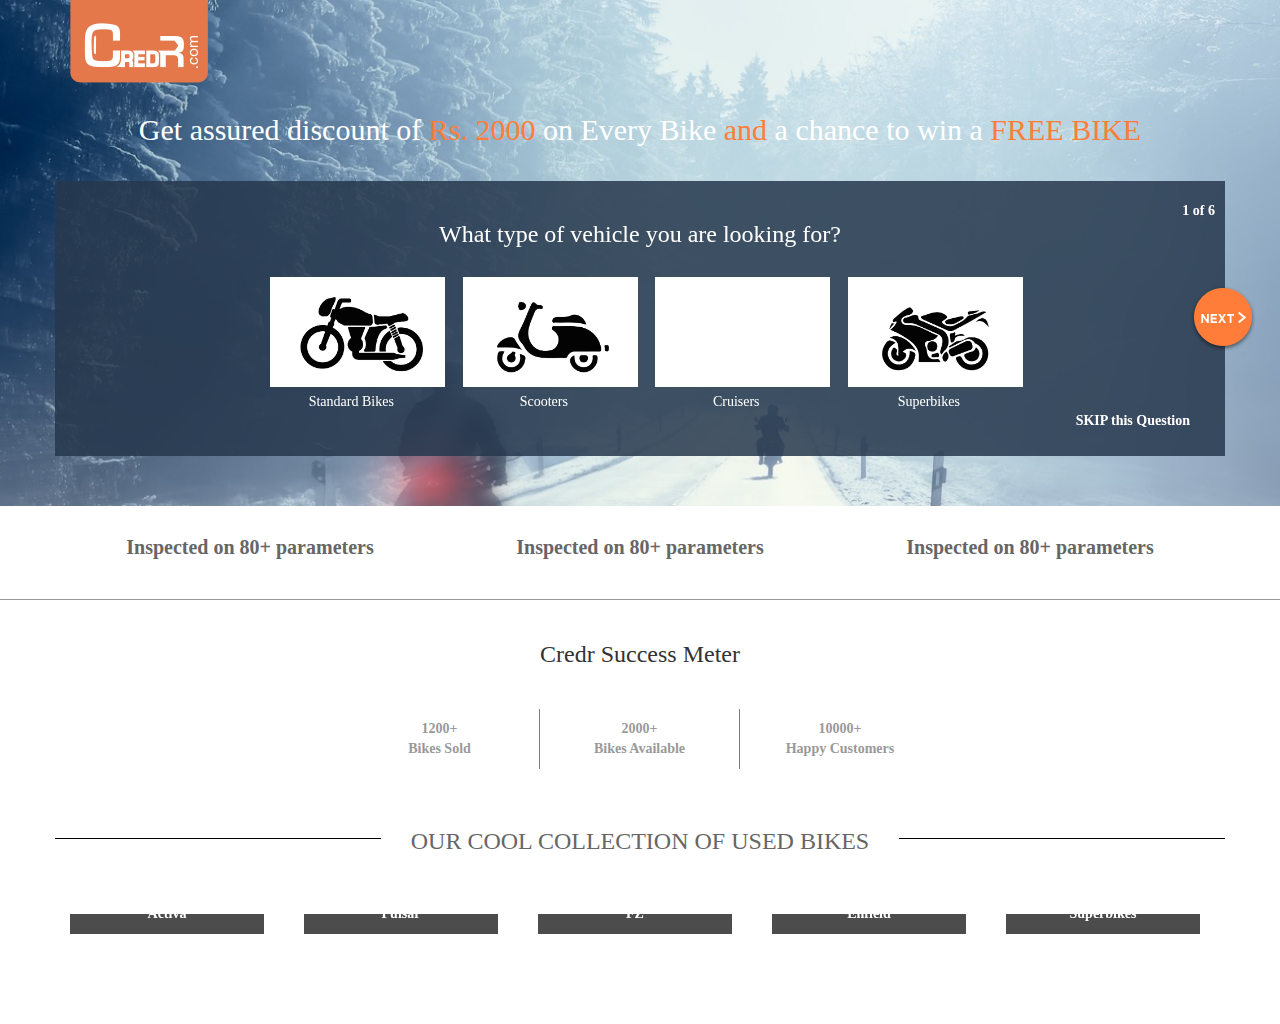
==== commit 71f08966: "changes++" ====
--- a/index.html
+++ b/index.html
@@ -15,7 +15,7 @@
         <link rel="stylesheet" type="text/css" href="css/slick-theme.css" />
         <link href="css/custom.css" rel="stylesheet">
         <link href="css/ani.css" rel="stylesheet">
-        <link href="less/custom.less" rel="stylesheet">
+        <!-- <link href="less/custom.less" rel="stylesheet"> -->
     </head>
     <body>
         <div class="container-fluid header">
@@ -29,7 +29,9 @@
                 </div>
                 <div class="row">
                     <div class="col-md-12 col-">
-                        <h1>Let us help you get your dream bike!</h1>
+                        <!-- <h1>Let us help you get your dream bike!</h1> -->
+
+                        <h1>Get assured discount of <span class="orange">Rs. 2000</span> on Every Bike <span class="orange">and</span> a chance to win a <span class="orange">FREE BIKE</span></h1>
                     </div>
                 </div>
                 <div class="row">
@@ -205,7 +207,25 @@
                             </div>
                             <!-- slider.html is here -->
                             <div class="sheet-6">
-                                <div class="load"> <h2 class="f-36">Thanks, got it!</h2><h2>You'll hear from us within next 48 hours</h2><a href="http://www.credr.com/" target="_blank"class="cta">Browse bikes of your preference</a></div>
+                                <div class="load"> <h2 class="f-36">Thanks, got it!</h2><h2>You'll hear from us within next 48 hours</h2>
+
+                                <!-- <a href="http://www.credr.com/" target="_blank"class="cta">Browse bikes of your preference</a> -->
+
+
+  <div class="col-xs-8 col-xs-offset-2 insert">
+
+
+<div class="col-lg-6"><div class="coup"></div></div>
+<div class="col-lg-6"><ul class="list-credr">
+    
+    <li>Rs. 2000 off</li>
+    <li>1st Service FREE</li>
+    <li>Personal Accident Insurance</li>
+</ul></div>
+  </div>
+
+
+                                </div>
                             </div>
                         </div>
                     </div>
--- a/css/custom.css
+++ b/css/custom.css
@@ -34,7 +34,7 @@
   z-index: 110;
 }
 h1 {
-  font-size: 36px;
+  font-size: 30px;
   color: #FFFFFF;
   padding: 10px;
   margin-bottom: -50px;
@@ -396,6 +396,24 @@
   }
 }
 @media only screen and (max-width: 620px) {
+
+
+  
+  .coup{
+    width: 200px !important;
+    margin-left: -30px !important;
+  }
+
+ 
+.list-credr {
+ margin-top: 15px !important;
+    margin-left: -40px !important;
+}
+
+  
+.list-credr li {
+width: 100%;
+}
   .option3 .but {
     height: 70px;
   }
@@ -412,7 +430,7 @@
   }
   h1 {
     font-size: 18px;
-    padding: 10px;
+    padding: 5px;
   }
   .skip {
     top: 7px !important;
@@ -420,7 +438,7 @@
   h2 {
     font-size: 14px !important;
     margin-bottom: 0px !important;
-    padding: 10px;
+    padding: 5px;
   }
   .but {
     width: 102%;
@@ -457,6 +475,8 @@
     display: none;
   }
 }
+
+
 .sheet-6 {
   display: none;
   text-align: center;
@@ -467,19 +487,19 @@
   margin-top: 20px !important;
 }
 .but.type1 {
-  background: url('../img/type/type1.png') no-repeat;
+  background: url('../img/type/type1.png') white no-repeat;
   background-size: cover;
 }
 .but.type2 {
-  background: url('../img/type/type2.png') no-repeat;
+  background: url('../img/type/type2.png') white no-repeat;
   background-size: cover;
 }
 .but.type3 {
-  background: url('../img/type/type34.png') no-repeat;
+  background: url('../img/type/type34.png') white no-repeat;
   background-size: cover;
 }
 .but.type4 {
-  background: url('../img/type/type4.png') no-repeat;
+  background: url('../img/type/type4.png') white no-repeat;
   background-size: cover;
 }
 .option3 {
@@ -508,3 +528,55 @@
   margin-left: 0px;
   margin-right: 10px;
 }
+.but{
+
+  background:white;
+}
+.but:hover{
+  -webkit-box-shadow: 0 0 5px 1px #1a1a1a;
+box-shadow: 0 0 5px 1px #1a1a1a;
+  
+}
+
+
+
+
+
+.orange{
+color: #FF7D39;
+}
+
+.coup{
+
+  background: url("../img/coupon.png") center #FF7D39;
+  width: 100%;
+  background-size: cover;
+  height: 75px;
+  display: block;
+  border-radius: 3px;
+  margin: 0 auto;
+  background-size: 240px;
+  max-width: 260px !important;
+   /*background: #FF7D39;*/
+}
+
+.list-credr {
+  
+  text-align: left;
+}
+
+.list-credr {
+
+  list-style-type: none;
+  margin-top: -10px;
+}
+.list-credr li {
+  
+    background: url("../img/circle.png");
+    background-repeat: no-repeat;
+    background-position: 0 0.6em;
+    padding-left: 2.2em;
+    margin: 2px 7px;
+    padding-top: 8px;
+}
+  
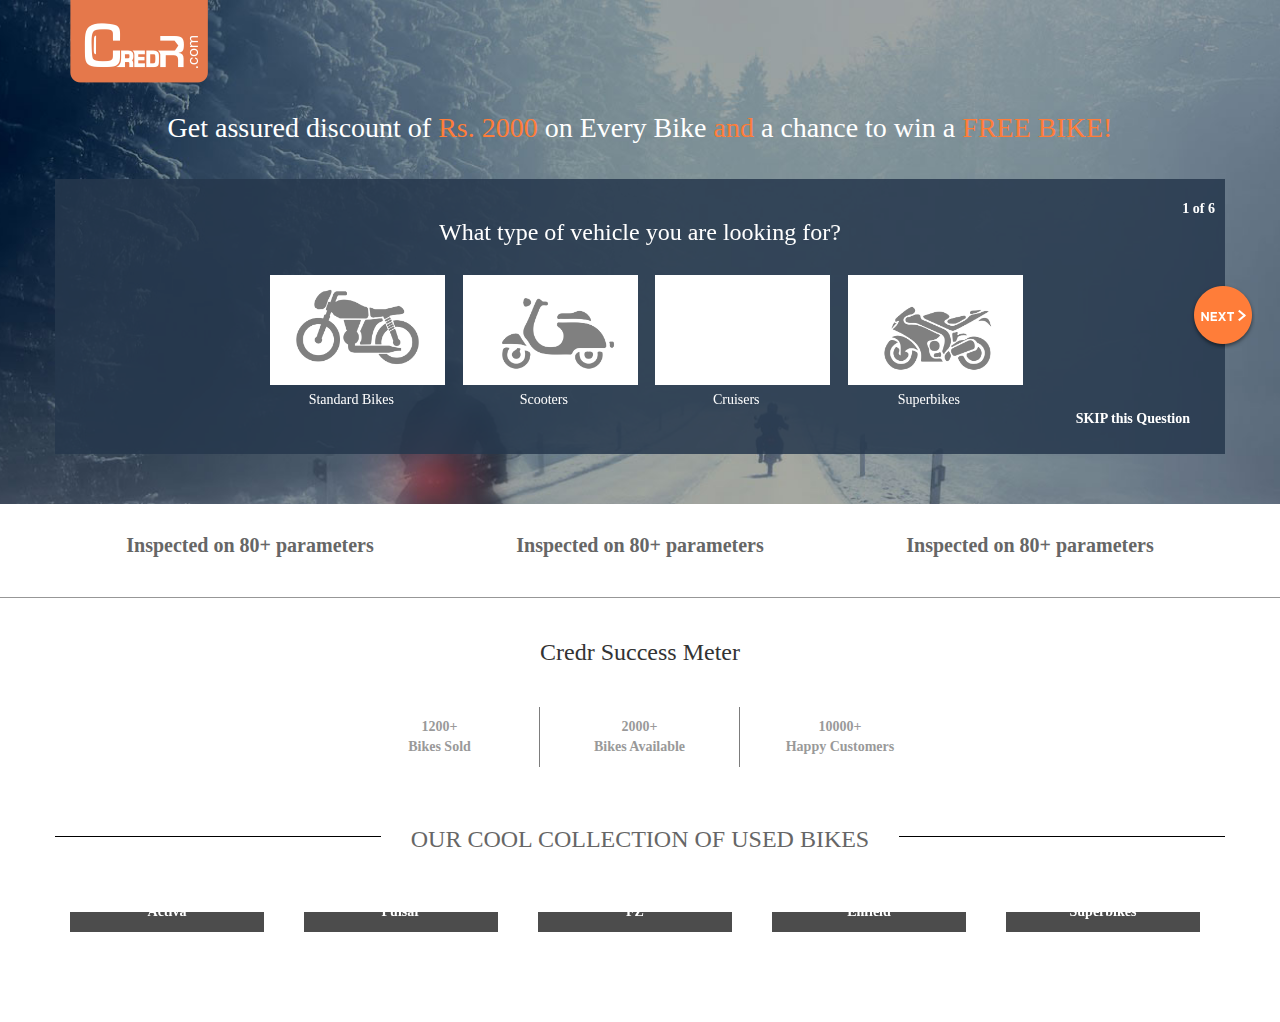
==== commit 545b8e23: "changes++" ====
--- a/index.html
+++ b/index.html
@@ -31,7 +31,7 @@
                     <div class="col-md-12 col-">
                         <!-- <h1>Let us help you get your dream bike!</h1> -->
 
-                        <h1>Get assured discount of <span class="orange">Rs. 2000</span> on Every Bike <span class="orange">and</span> a chance to win a <span class="orange">FREE BIKE</span></h1>
+                        <h1>Get assured discount of <span class="orange">Rs. 2000</span> on Every Bike <span class="orange">and</span> a chance to win a <span class="orange">FREE BIKE!</span></h1>
                     </div>
                 </div>
                 <div class="row">
@@ -75,6 +75,7 @@
                             
                             <div class="meta"><span class="main"></span> of 6</div>
                             <h2>Let us know the budget that suits your pocket</h2>
+                            <!-- <p class="text-center"> *We also provide loans on some bikes</p> -->
                             <div class="row">
                                 <div class="col-xs-10 col-xs-offset-1 range">
                                     
@@ -192,7 +193,7 @@
                                 </div>
                                 <div class="item active sheet-5">
                                     <div class="meta"> <span class="main"></span> of 6</div>
-                                    <h2>Share your details for expert recommendations</h2>
+                                    <h2>Claim the offer!</h2>
                                     <div class="row">
                                         <div class="col-xs-8 col-xs-offset-2 insert">
                                             <form action="" id="Fomr">
--- a/css/custom.css
+++ b/css/custom.css
@@ -34,7 +34,7 @@
   z-index: 110;
 }
 h1 {
-  font-size: 30px;
+  font-size:28px;
   color: #FFFFFF;
   padding: 10px;
   margin-bottom: -50px;
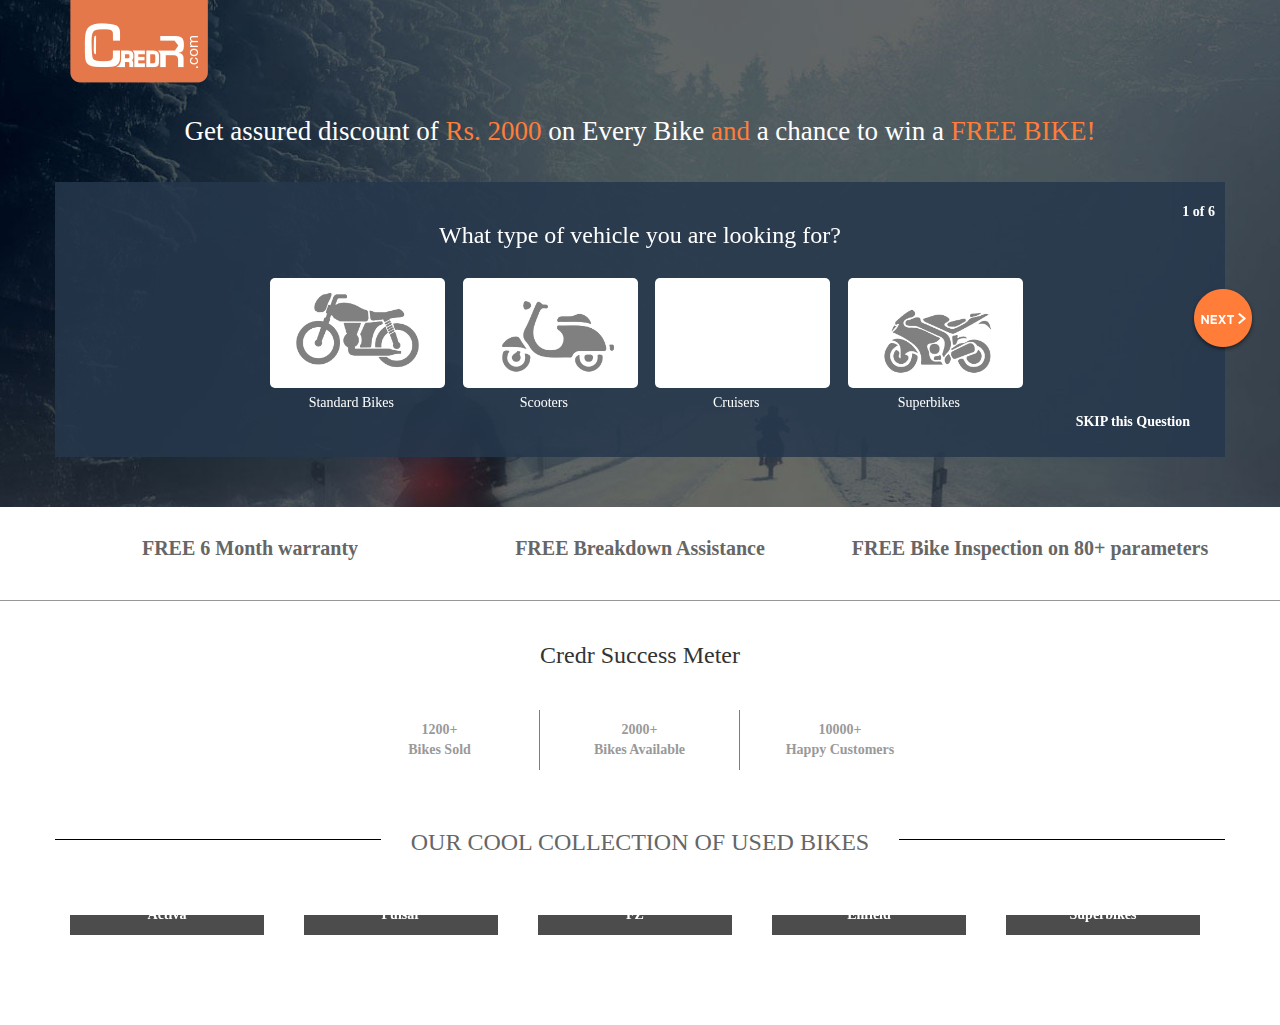
==== commit 0138c6e8: "chnages++" ====
--- a/index.html
+++ b/index.html
@@ -153,7 +153,6 @@
                                 <div class="item active sheet-4">
                                     <div class="meta"><span class="main"></span> of 6</div>
                                     <h2>How many  kms do you travel daily?</h2>
-                                    
                                     <div class="row">
                                         <select name="travel" id="travel" class="col-md-6 col-md-offset-3 col-xs-10 col-xs-offset-1">
                                             
@@ -223,8 +222,9 @@
     <li>1st Service FREE</li>
     <li>Personal Accident Insurance</li>
 </ul></div>
+<p class="text-center">Explore bikes at <span class="ol"><a href="http://CredR.com">www.credr.com</a></span></p>
+
   </div>
-
 
                                 </div>
                             </div>
@@ -234,9 +234,9 @@
                 <div class="container-fluid subheader">
                     <div class="container">
                         <div class="row">
-                            <div class="col-xs-4"><p>Inspected on 80+ parameters</p></div>
-                            <div class="col-xs-4"><p>Inspected on 80+ parameters</p></div>
-                            <div class="col-xs-4"><p>Inspected on 80+ parameters</p></div>
+                            <div class="col-sm-4"><p>FREE 6 Month warranty</p></div>
+                            <div class="col-sm-4"><p>FREE Breakdown Assistance</p></div>
+                            <div class="col-sm-4"><p>FREE Bike Inspection on 80+ parameters</p></div>
                         </div>
                     </div>
                 </div>
--- a/css/custom.css
+++ b/css/custom.css
@@ -34,7 +34,7 @@
   z-index: 110;
 }
 h1 {
-  font-size:28px;
+  font-size:27px;
   color: #FFFFFF;
   padding: 10px;
   margin-bottom: -50px;
@@ -46,7 +46,7 @@
 .header .logo {
   background: url("../img/logo.png") no-repeat;
   width: 183px;
-  height: 83px;
+  height: 87px;
 }
 .header h1,
 .header h2 {
@@ -397,7 +397,12 @@
 }
 @media only screen and (max-width: 620px) {
 
-
+.logo {
+  background: url("../img/logo-m.png") no-repeat !important;
+  width: 69px !important;
+  height:42px !important;
+  background-size: cover;
+}
   
   .coup{
     width: 200px !important;
@@ -416,6 +421,7 @@
 }
   .option3 .but {
     height: 70px;
+    border-radius: 4px;
   }
   .skip.overr {
     width: 120px;
@@ -430,13 +436,14 @@
   }
   h1 {
     font-size: 18px;
+    line-height: 24px;
     padding: 5px;
   }
   .skip {
     top: 7px !important;
   }
   h2 {
-    font-size: 14px !important;
+    font-size: 13px !important;
     margin-bottom: 0px !important;
     padding: 5px;
   }
@@ -487,25 +494,28 @@
   margin-top: 20px !important;
 }
 .but.type1 {
-  background: url('../img/type/type1.png') white no-repeat;
+  background: url('../img/type/type1.png') top center white no-repeat;
   background-size: cover;
 }
 .but.type2 {
-  background: url('../img/type/type2.png') white no-repeat;
+  background: url('../img/type/type2.png') top center white no-repeat;
   background-size: cover;
 }
 .but.type3 {
-  background: url('../img/type/type34.png') white no-repeat;
+  background: url('../img/type/type34.png') top center white no-repeat;
   background-size: cover;
 }
 .but.type4 {
-  background: url('../img/type/type4.png') white no-repeat;
+  background: url('../img/type/type4.png') top center white no-repeat;
   background-size: cover;
 }
 .option3 {
   margin-top: -10px;
   text-align: center;
 }
+  .option3 .but {
+    border-radius: 5px;
+  }
 .option3 p {
   font-weight: 400;
 }
@@ -580,3 +590,12 @@
     padding-top: 8px;
 }
   
+.ol{
+
+  padding-top: 10px;
+}
+
+.ol a {
+color: #FF7D39;
+text-decoration: underline;
+}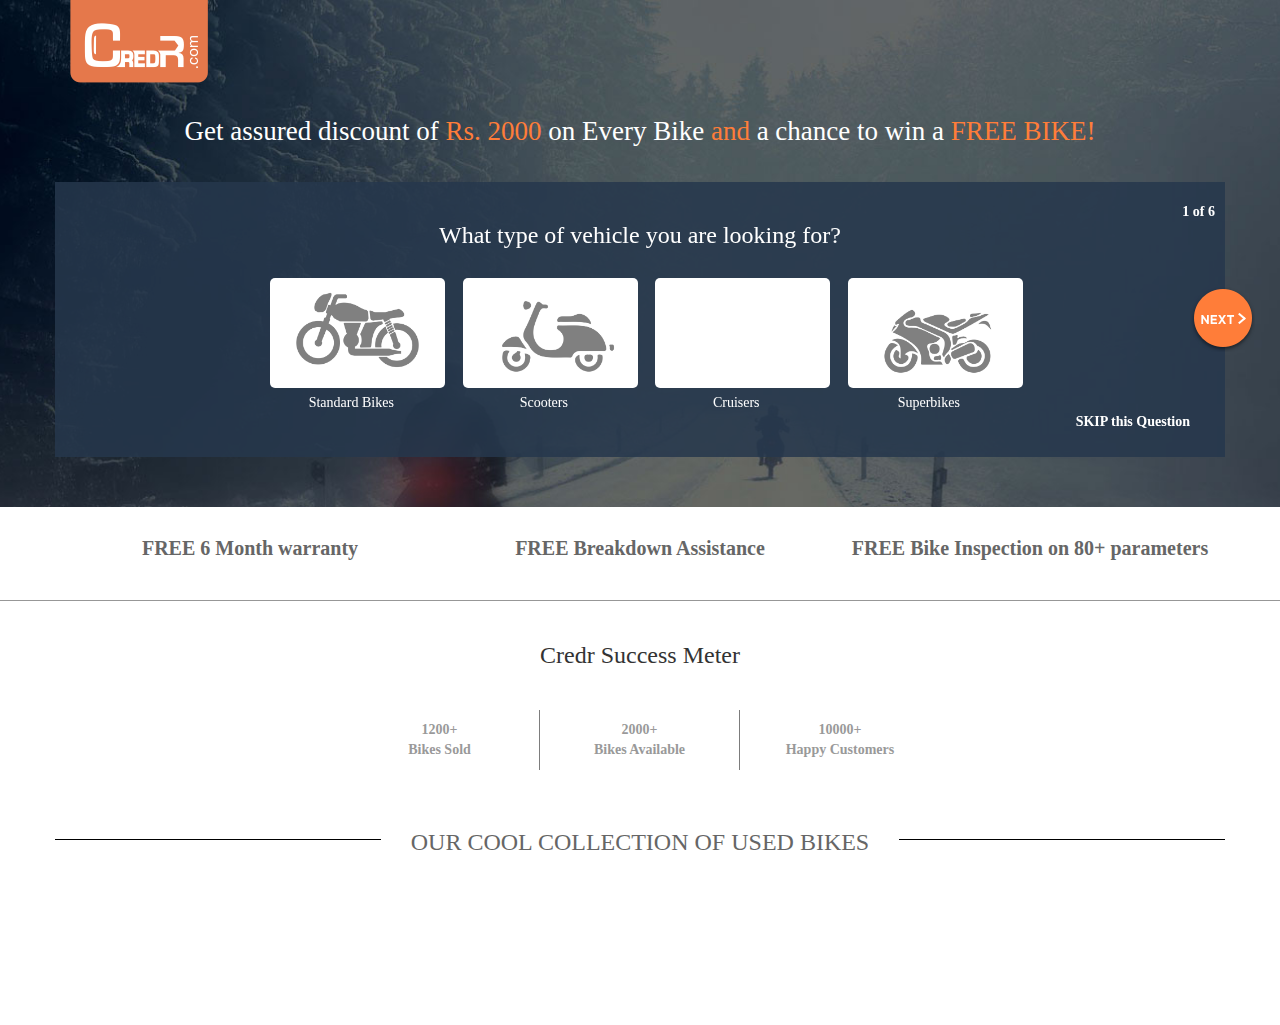
==== commit 81ba4507: "changes++" ====
--- a/index.html
+++ b/index.html
@@ -185,6 +185,7 @@
                                             <option value="2013">2013 Onwards</option>
                                             <option value="2014">2014 Onwards</option>
                                             <option value="2015">2015 Onwards</option>
+                                            <option value="any">Any would do</option>
                                         </select>
                                     </div>
                                     <!-- content would go here.. -->
@@ -207,7 +208,7 @@
                             </div>
                             <!-- slider.html is here -->
                             <div class="sheet-6">
-                                <div class="load"> <h2 class="f-36">Thanks, got it!</h2><h2>You'll hear from us within next 48 hours</h2>
+                                <div class="load"> <h2 class="f-36 jugaad">Thanks, got it!</h2><h2>You'll hear from us within next 48 hours</h2>
 
                                 <!-- <a href="http://www.credr.com/" target="_blank"class="cta">Browse bikes of your preference</a> -->
 
--- a/css/custom.css
+++ b/css/custom.css
@@ -481,6 +481,19 @@
   .butthurt.visible-xs .but .small {
     display: none;
   }
+
+
+.sheet-6 .f-36.jugaad{
+
+margin-top: -10px !important;
+padding-top: 10px !important;
+margin-bottom: -20px !important;
+}
+
+
+
+
+
 }
 
 
@@ -531,7 +544,7 @@
 }
 .slide-title {
   position: relative;
-  top: -30px;
+  top: -50px;
   background: url("../img/trans.png");
   color: white;
   padding: 10px;
